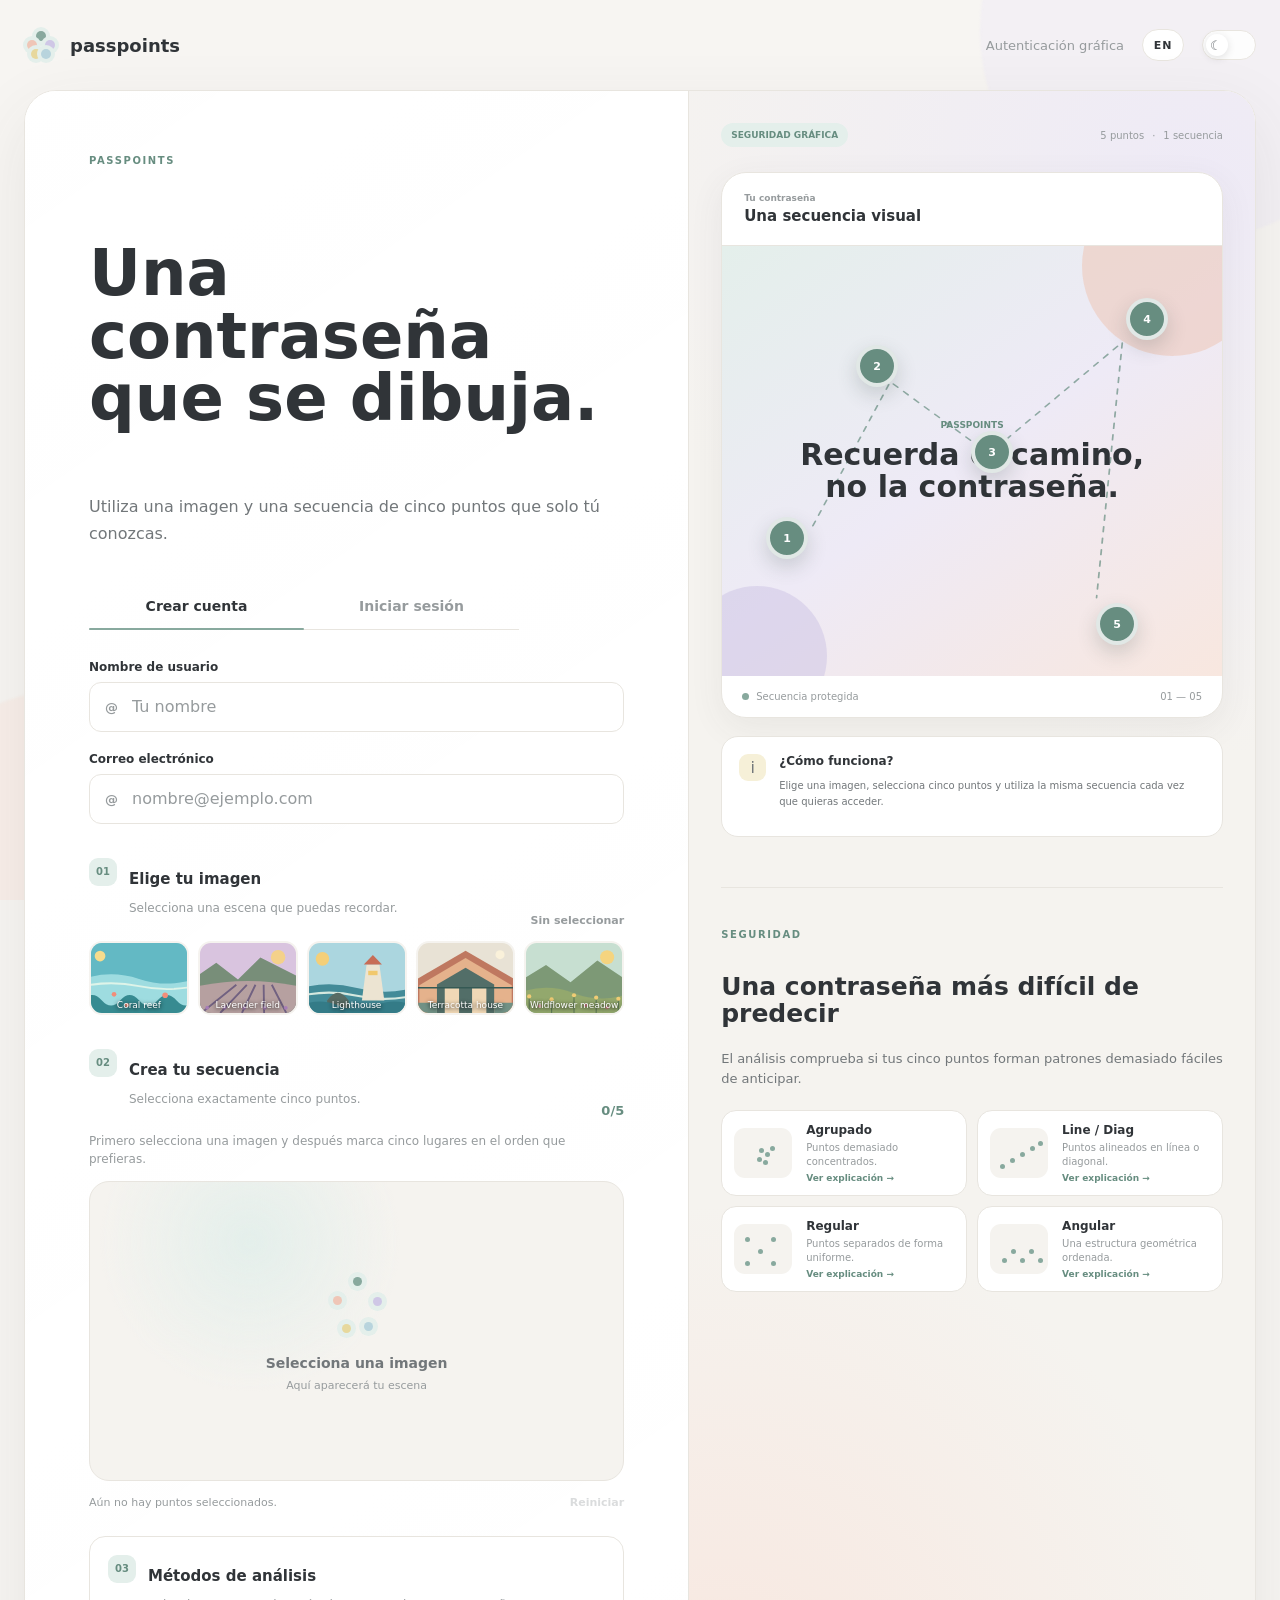
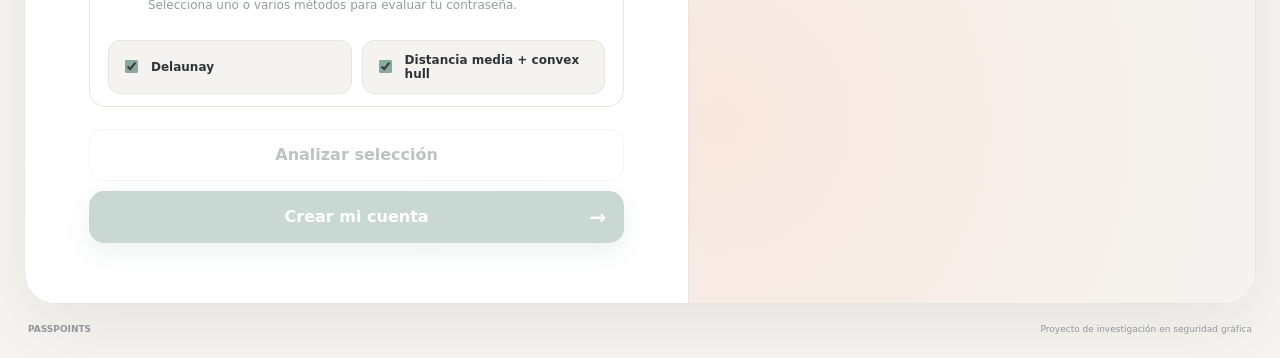
==== frontend/index.html @ 34e09dbd "fix: arregle el problema del refresh" ====
<!doctype html>
<html lang="en">
  <head>
    <meta charset="UTF-8" />
    <meta name="viewport" content="width=device-width, initial-scale=1.0" />
    <meta name="theme-color" content="#f7f5f2" />
    <meta
      name="description"
      content="Passpoints, secure graphical authentication."
    />
    <title>Passpoints | Secure graphical authentication</title>
    <link rel="stylesheet" href="css/style.css" />
    <link rel="stylesheet" href="css/auth.css" />
    <link rel="stylesheet" href="css/home.css" />
    <link rel="stylesheet" href="css/account.css" />
  </head>
  <body>
    <div class="page-background" aria-hidden="true">
      <span class="background-shape shape-one"></span>
      <span class="background-shape shape-two"></span>
      <span class="background-shape shape-three"></span>
    </div>

    <div class="app-shell">
      <header class="site-header">
        <a href="#auth-view" class="brand" aria-label="Passpoints, home">
          <span class="brand-symbol" aria-hidden="true"
            ><i></i><i></i><i></i><i></i><i></i
          ></span>
          <span class="brand-name">passpoints</span>
        </a>
        <div class="header-actions">
          <span class="header-description" data-i18n="headerSubtitle">
            Secure graphical authentication
          </span>
          <button
            id="language-toggle"
            class="language-toggle"
            type="button"
            aria-label="Switch language"
            title="Cambiar idioma"
          >
            ES
          </button>
          <input
            id="theme-switch"
            class="theme-switch"
            type="checkbox"
            aria-label="Use dark mode"
          />
          <label
            id="theme-toggle"
            class="theme-toggle"
            for="theme-switch"
            title="Change theme"
            aria-label="Switch to dark mode"
          >
            <span class="theme-icon" aria-hidden="true">☾</span>
          </label>
        </div>
      </header>

      <main id="app" aria-live="polite">
        <section
          id="auth-view"
          class="auth-view"
          aria-label="Authentication"
          data-view="auth"
        ></section>
        <section
          id="home-view"
          class="home-view"
          aria-label="Home"
          data-view="home"
          hidden
        ></section>
      </main>

      <footer class="site-footer">
        <span>PASSPOINTS</span>
        <span data-i18n="footerSubtitle">Project for secure graphical authentication</span>
      </footer>
    </div>

    <script src="js/api.js?v=9"></script>
    <script src="js/image-selector.js?v=9"></script>
    <script src="js/point-selector.js?v=9"></script>
    <script src="js/auth.js?v=9"></script>
    <script src="js/home.js?v=9"></script>
    <script src="js/account.js?v=9"></script>
    <script src="js/app.js?v=9"></script>
  </body>
</html>
---- frontend/css/style.css ----
* {
  box-sizing: border-box;
}
html {
  scroll-behavior: smooth;
}
body {
  min-height: 100vh;
  margin: 0;
  overflow-x: hidden;
  background: var(--bg);
  color: var(--text);
  font-family:
    Inter,
    ui-sans-serif,
    system-ui,
    -apple-system,
    BlinkMacSystemFont,
    "Segoe UI",
    sans-serif;
  transition:
    background-color 0.3s ease,
    color 0.3s ease;
}
button,
input {
  font: inherit;
}
button {
  border: 0;
}
button:focus-visible,
input:focus-visible,
a:focus-visible,
label:focus-visible {
  outline: 3px solid color-mix(in srgb, var(--primary) 45%, transparent);
  outline-offset: 3px;
}
:root {
  color-scheme: light;
  --bg: #f7f5f2;
  --surface: rgba(255, 255, 255, 0.82);
  --surface-solid: #fff;
  --surface-soft: #f5f3ef;
  --text: #303438;
  --text-soft: #72777a;
  --text-muted: #969b9d;
  --line: #e8e5df;
  --primary: #88a99e;
  --primary-dark: #678d80;
  --primary-soft: #e4efeb;
  --peach: #efc6b7;
  --peach-soft: #f8e7df;
  --lavender: #cfc7e6;
  --lavender-soft: #eeeaf6;
  --yellow: #e7d89d;
  --yellow-soft: #f6f0d8;
  --blue: #b8d4dd;
  --blue-soft: #e6f0f3;
  --danger: #c97878;
  --danger-soft: #f8e4e4;
  --shadow: 0 24px 70px rgba(71, 69, 64, 0.09);
  --shadow-soft: 0 10px 35px rgba(71, 69, 64, 0.07);
  --radius-xl: 32px;
  --radius-lg: 24px;
  --radius-md: 17px;
  --radius-sm: 12px;
}
:root[data-theme="dark"] {
  color-scheme: dark;
  --bg: #1b1d1f;
  --surface: rgba(39, 42, 44, 0.9);
  --surface-solid: #282b2d;
  --surface-soft: #232628;
  --text: #f1f0ec;
  --text-soft: #b6b9b8;
  --text-muted: #858b8a;
  --line: #3b3e40;
  --primary: #91b9ab;
  --primary-dark: #a9c9bf;
  --primary-soft: #30413c;
  --peach: #d9a895;
  --peach-soft: #46332e;
  --lavender: #bcb2d9;
  --lavender-soft: #39344a;
  --yellow: #d7c889;
  --yellow-soft: #423e2d;
  --blue: #9fc5d0;
  --blue-soft: #2d3b40;
  --danger: #dc9191;
  --danger-soft: #4a3030;
  --shadow: 0 25px 70px rgba(0, 0, 0, 0.3);
  --shadow-soft: 0 12px 35px rgba(0, 0, 0, 0.22);
}
.page-background {
  position: fixed;
  inset: 0;
  overflow: hidden;
  pointer-events: none;
  z-index: -1;
}
.background-shape {
  position: absolute;
  display: block;
  border-radius: 50%;
  opacity: 0.48;
  filter: blur(1px);
  animation: floatShape 14s ease-in-out infinite;
}
.shape-one {
  width: 420px;
  height: 420px;
  top: -180px;
  right: -120px;
  background: var(--lavender-soft);
}
.shape-two {
  width: 330px;
  height: 330px;
  bottom: -120px;
  left: -100px;
  background: var(--peach-soft);
  animation-delay: -5s;
}
.shape-three {
  width: 220px;
  height: 220px;
  top: 48%;
  right: 32%;
  background: var(--primary-soft);
  animation-delay: -9s;
}
@keyframes floatShape {
  0%,
  100% {
    transform: translate3d(0, 0, 0) scale(1);
  }
  50% {
    transform: translate3d(20px, -18px, 0) scale(1.04);
  }
}
.app-shell {
  width: min(1420px, calc(100% - 48px));
  margin: 0 auto;
  padding: 28px 0 24px;
}
.site-header {
  display: flex;
  align-items: center;
  justify-content: space-between;
  gap: 24px;
  margin-bottom: 28px;
}
.brand {
  display: inline-flex;
  align-items: center;
  gap: 12px;
  color: var(--text);
  text-decoration: none;
}
.brand-symbol {
  position: relative;
  width: 34px;
  height: 34px;
  display: block;
}
.brand-symbol i {
  position: absolute;
  width: 10px;
  height: 10px;
  border-radius: 50%;
  background: var(--primary);
  box-shadow: 0 0 0 4px var(--primary-soft);
}
.brand-symbol i:nth-child(1) {
  top: 3px;
  left: 12px;
}
.brand-symbol i:nth-child(2) {
  top: 12px;
  left: 3px;
  background: var(--peach);
}
.brand-symbol i:nth-child(3) {
  top: 12px;
  right: 3px;
  background: var(--lavender);
}
.brand-symbol i:nth-child(4) {
  bottom: 3px;
  left: 7px;
  background: var(--yellow);
}
.brand-symbol i:nth-child(5) {
  right: 7px;
  bottom: 3px;
  background: var(--blue);
}
.brand-name {
  font-size: 18px;
  font-weight: 800;
}
.header-actions {
  display: flex;
  align-items: center;
  gap: 18px;
}
.header-description {
  color: var(--text-muted);
  font-size: 13px;
}
.language-toggle {
  min-width: 42px;
  height: 32px;
  padding: 0 10px;
  border: 1px solid var(--line);
  border-radius: 999px;
  background: var(--surface-solid);
  color: var(--text);
  font-size: 11px;
  font-weight: 800;
  letter-spacing: 0.08em;
  cursor: pointer;
}
.theme-switch {
  position: absolute;
  width: 1px;
  height: 1px;
  opacity: 0;
}
.theme-toggle {
  position: relative;
  width: 54px;
  height: 30px;
  display: flex;
  align-items: center;
  justify-content: space-between;
  padding: 4px 7px;
  border: 1px solid var(--line);
  border-radius: 999px;
  background: var(--surface);
  color: var(--text-soft);
  cursor: pointer;
}
.theme-toggle::after {
  content: "";
  position: absolute;
  top: 3px;
  left: 3px;
  width: 22px;
  height: 22px;
  border-radius: 50%;
  background: var(--surface-solid);
  box-shadow: 0 2px 8px rgba(0, 0, 0, 0.12);
  transition: transform 0.3s ease;
}
:root[data-theme="dark"] .theme-toggle::after {
  transform: translateX(24px);
}
.theme-icon {
  position: relative;
  z-index: 1;
  font-size: 13px;
}
.site-footer {
  display: flex;
  justify-content: space-between;
  padding: 20px 4px 0;
  color: var(--text-muted);
  font-size: 9px;
}
.site-footer span:first-child {
  font-weight: 800;
}
[hidden] {
  display: none !important;
}
@media (max-width: 760px) {
  .app-shell {
    width: min(calc(100% - 24px), 700px);
    padding-top: 15px;
  }
  .site-header {
    margin-bottom: 15px;
  }
  .header-description {
    display: none;
  }
}
@media (max-width: 480px) {
  .app-shell {
    width: calc(100% - 16px);
  }
  .brand-name {
    font-size: 16px;
  }
  .site-footer {
    align-items: flex-start;
    flex-direction: column;
    gap: 6px;
  }
}
@media (prefers-reduced-motion: reduce) {
  *,
  *::before,
  *::after {
    scroll-behavior: auto !important;
    animation-duration: 0.01ms !important;
    animation-iteration-count: 1 !important;
    transition-duration: 0.01ms !important;
  }
}
---- frontend/css/auth.css ----
.auth-view {
  overflow: visible;
}
.auth-layout {
  display: grid;
  grid-template-columns: minmax(0, 1.08fr) minmax(400px, 0.92fr);
  overflow: hidden;
  border: 1px solid var(--line);
  border-radius: var(--radius-xl);
  background: var(--surface);
  box-shadow: var(--shadow);
  backdrop-filter: blur(20px);
}
.auth-panel {
  padding: 58px clamp(28px, 5vw, 76px) 60px;
  background: linear-gradient(145deg, var(--surface-solid), var(--surface));
  border-right: 1px solid var(--line);
}
.auth-heading {
  max-width: 610px;
}
.welcome-label,
.small-label {
  display: inline-block;
  margin-bottom: 12px;
  color: var(--primary-dark);
  font-size: 10px;
  font-weight: 800;
  letter-spacing: 0.16em;
}
.auth-heading h1 {
  max-width: 570px;
  color: var(--text);
  font-size: clamp(42px, 5vw, 68px);
  font-weight: 700;
  line-height: 0.98;
}
.auth-heading p {
  max-width: 520px;
  margin-top: 20px;
  color: var(--text-soft);
  font-size: 16px;
  line-height: 1.65;
}
.auth-tabs {
  position: relative;
  display: grid;
  grid-template-columns: 1fr 1fr;
  max-width: 430px;
  margin: 38px 0 30px;
  border-bottom: 1px solid var(--line);
}
.auth-tab {
  padding: 13px 10px 15px;
  background: transparent;
  color: var(--text-muted);
  font-size: 14px;
  font-weight: 700;
  cursor: pointer;
}
.auth-tab.is-active {
  color: var(--text);
}
.tab-indicator {
  position: absolute;
  bottom: -1px;
  left: 0;
  width: 50%;
  height: 2px;
  border-radius: 999px;
  background: var(--primary);
  transition: transform 0.3s ease;
}
.auth-tab:nth-child(2).is-active ~ .tab-indicator {
  transform: translateX(100%);
}
.auth-form {
  max-width: 600px;
}
.form-group {
  margin-bottom: 20px;
}
.form-label {
  display: block;
  margin-bottom: 8px;
  color: var(--text);
  font-size: 12px;
  font-weight: 700;
}
.input-wrapper {
  position: relative;
}
.input-icon {
  position: absolute;
  top: 50%;
  left: 16px;
  transform: translateY(-50%);
  color: var(--text-muted);
  font-size: 13px;
  font-weight: 700;
  pointer-events: none;
}
.input-wrapper input {
  width: 100%;
  height: 50px;
  padding: 0 17px 0 42px;
  border: 1px solid var(--line);
  border-radius: var(--radius-sm);
  background: var(--surface-solid);
  color: var(--text);
}
.input-wrapper input::placeholder {
  color: var(--text-muted);
}
.input-wrapper input:focus {
  border-color: var(--primary);
  box-shadow: 0 0 0 4px var(--primary-soft);
}
.selection-section {
  margin-top: 34px;
}
.section-header {
  display: flex;
  align-items: flex-end;
  justify-content: space-between;
  gap: 20px;
  margin-bottom: 14px;
}
.section-header > div:first-child {
  display: flex;
  align-items: flex-start;
  gap: 12px;
}
.section-number {
  display: grid;
  place-items: center;
  width: 28px;
  height: 28px;
  flex: 0 0 28px;
  border-radius: 9px;
  background: var(--primary-soft);
  color: var(--primary-dark);
  font-size: 10px;
  font-weight: 800;
}
.section-header h2 {
  color: var(--text);
  font-size: 15px;
  font-weight: 750;
}
.section-header p,
.selection-hint {
  margin-top: 4px;
  color: var(--text-muted);
  font-size: 12px;
}
.section-status,
.point-counter {
  color: var(--text-muted);
  font-size: 11px;
  font-weight: 700;
}
.point-counter strong {
  color: var(--primary-dark);
  font-size: 13px;
}
.selection-hint {
  margin: 0 0 13px;
  line-height: 1.5;
}
.image-options {
  display: grid;
  grid-template-columns: repeat(5, minmax(0, 1fr));
  gap: 9px;
}
.image-options[data-mode="login"] {
  grid-template-columns: repeat(3, minmax(0, 1fr));
}
.image-options .image-option {
  position: relative;
  min-width: 0;
  aspect-ratio: 1.35;
  overflow: hidden;
  padding: 0;
  border: 2px solid transparent;
  border-radius: 13px;
  background: var(--surface-soft);
  cursor: pointer;
}
.image-option.is-selected {
  border-color: var(--primary);
  box-shadow: 0 0 0 3px var(--primary-soft);
}
.image-options img {
  display: block;
  width: 100%;
  height: 100%;
  object-fit: cover;
}
.image-options .image-option span {
  position: absolute;
  right: 3px;
  bottom: 3px;
  left: 3px;
  color: #fff;
  font-size: 9px;
  text-shadow: 0 1px 4px #000;
}
.image-stage {
  position: relative;
  width: 100%;
  min-height: 300px;
  overflow: hidden;
  border: 1px solid var(--line);
  border-radius: 20px;
  background: var(--surface-soft);
}
.image-stage.is-empty {
  display: flex;
  align-items: center;
  justify-content: center;
  background:
    radial-gradient(circle at 30% 20%, var(--primary-soft), transparent 34%),
    var(--surface-soft);
}
.stage-empty {
  display: flex;
  align-items: center;
  justify-content: center;
  flex-direction: column;
  gap: 8px;
  color: var(--text-muted);
  text-align: center;
}
.stage-empty strong {
  color: var(--text-soft);
  font-size: 14px;
}
.stage-empty > span:last-child {
  font-size: 11px;
}
.empty-illustration {
  position: relative;
  width: 70px;
  height: 70px;
  margin-bottom: 8px;
}
.empty-illustration i {
  position: absolute;
  width: 9px;
  height: 9px;
  border-radius: 50%;
  background: var(--primary);
  box-shadow: 0 0 0 5px var(--primary-soft);
}
.empty-illustration i:nth-child(1) {
  top: 8px;
  left: 31px;
}
.empty-illustration i:nth-child(2) {
  top: 27px;
  left: 11px;
  background: var(--peach);
}
.empty-illustration i:nth-child(3) {
  top: 28px;
  right: 10px;
  background: var(--lavender);
}
.empty-illustration i:nth-child(4) {
  bottom: 6px;
  left: 20px;
  background: var(--yellow);
}
.empty-illustration i:nth-child(5) {
  right: 19px;
  bottom: 8px;
  background: var(--blue);
}
.image-frame {
  position: relative;
  width: 100%;
  min-height: 300px;
}
.image-frame img {
  display: block;
  width: 100%;
  height: 100%;
  object-fit: cover;
  user-select: none;
}
.points-layer {
  position: absolute;
  inset: 0;
  pointer-events: none;
}
.point-marker {
  position: absolute;
  display: grid;
  place-items: center;
  width: 26px;
  height: 26px;
  transform: translate(-50%, -50%);
  border: 3px solid #fff;
  border-radius: 50%;
  background: var(--primary);
  color: #fff;
  font-size: 10px;
  font-weight: 800;
  box-shadow: 0 5px 14px rgba(0, 0, 0, 0.22);
}
.point-actions {
  display: flex;
  align-items: center;
  justify-content: space-between;
  gap: 16px;
  margin-top: 10px;
}
.point-feedback {
  color: var(--text-muted);
  font-size: 11px;
}
.reset-button {
  padding: 5px 0;
  background: transparent;
  color: var(--text-muted);
  font-size: 11px;
  font-weight: 700;
  cursor: pointer;
}
.reset-button:disabled {
  opacity: 0.35;
  cursor: not-allowed;
}
.feedback {
  margin-top: 14px;
  padding: 12px 14px;
  border-radius: 12px;
  font-size: 12px;
  line-height: 1.5;
}
.feedback-analysis,
.feedback.is-success {
  background: var(--primary-soft);
  color: var(--primary-dark);
}
.feedback.is-warning,
.feedback-error {
  background: var(--danger-soft);
  color: var(--danger);
}
.feedback.is-pending {
  background: var(--blue-soft);
  color: var(--text-soft);
}
.analysis-method-selector {
  margin-top: 22px;
  padding: 18px 18px 12px;
  border: 1px solid var(--line);
  border-radius: 16px;
  background: var(--surface-solid);
}
.method-header {
  margin-bottom: 0;
}
.method-header h2 {
  font-size: 15px;
}
.method-header p {
  margin-top: 6px;
}
.method-options {
  display: grid;
  grid-template-columns: repeat(2, minmax(0, 1fr));
  gap: 10px;
  margin-top: 16px;
}
.method-option {
  display: flex;
  align-items: center;
  gap: 10px;
  min-height: 46px;
  padding: 12px 12px;
  border: 1px solid var(--line);
  border-radius: 12px;
  background: var(--surface-soft);
  color: var(--text);
  font-size: 12px;
  font-weight: 700;
  cursor: pointer;
}
.method-option input {
  accent-color: var(--primary);
}
.analyze-button,
.submit-button {
  position: relative;
  width: 100%;
  min-height: 52px;
  display: flex;
  align-items: center;
  justify-content: center;
  border-radius: 15px;
  font-weight: 750;
  cursor: pointer;
}
.analyze-button {
  margin-top: 22px;
  border: 1px solid var(--line);
  background: var(--surface-solid);
  color: var(--text-soft);
}
.submit-button {
  margin-top: 10px;
  background: var(--primary);
  color: #fff;
  box-shadow: 0 10px 25px rgba(111, 148, 136, 0.25);
}
.analyze-button:disabled,
.submit-button:disabled {
  opacity: 0.45;
  cursor: not-allowed;
}
.submit-arrow {
  position: absolute;
  right: 18px;
  font-size: 20px;
}
.spinner {
  width: 16px;
  height: 16px;
  margin-left: 8px;
  border: 2px solid rgba(255, 255, 255, 0.35);
  border-top-color: currentColor;
  border-radius: 50%;
  animation: spin 0.7s linear infinite;
}
@keyframes spin {
  to {
    transform: rotate(360deg);
  }
}
.education {
  margin-top: 50px;
  padding-top: 35px;
  border-top: 1px solid var(--line);
}
.education-heading {
  max-width: 650px;
}
.education-heading h2 {
  color: var(--text);
  font-size: 25px;
  line-height: 1.1;
}
.education-heading p {
  margin-top: 9px;
  color: var(--text-soft);
  font-size: 13px;
  line-height: 1.6;
}
.pattern-grid {
  display: grid;
  grid-template-columns: repeat(2, minmax(0, 1fr));
  gap: 10px;
  margin-top: 20px;
}
.pattern-card {
  width: 100%;
  min-height: 78px;
  display: flex;
  align-items: center;
  gap: 14px;
  padding: 12px;
  border: 1px solid var(--line);
  border-radius: 15px;
  background: var(--surface-solid);
  color: var(--text);
  text-align: left;
  cursor: pointer;
}
.pattern-card-content {
  display: flex;
  flex-direction: column;
  gap: 4px;
  min-width: 0;
}
.pattern-card-content strong {
  color: var(--text);
  font-size: 12px;
}
.pattern-card-content > span {
  color: var(--text-muted);
  font-size: 10px;
  line-height: 1.4;
}
.pattern-card-content small {
  color: var(--primary-dark);
  font-size: 9px;
  font-weight: 700;
}
.pattern-visual {
  position: relative;
  width: 58px;
  height: 50px;
  flex: 0 0 58px;
  border-radius: 11px;
  background: var(--surface-soft);
}
.pattern-visual i {
  position: absolute;
  width: 5px;
  height: 5px;
  border-radius: 50%;
  background: var(--primary);
}
.pattern-cluster i:nth-child(1) {
  left: 25px;
  top: 20px;
}
.pattern-cluster i:nth-child(2) {
  left: 31px;
  top: 24px;
}
.pattern-cluster i:nth-child(3) {
  left: 23px;
  top: 29px;
}
.pattern-cluster i:nth-child(4) {
  left: 36px;
  top: 18px;
}
.pattern-cluster i:nth-child(5) {
  left: 29px;
  top: 32px;
}
.pattern-line i:nth-child(1) {
  left: 10px;
  top: 36px;
}
.pattern-line i:nth-child(2) {
  left: 20px;
  top: 30px;
}
.pattern-line i:nth-child(3) {
  left: 30px;
  top: 24px;
}
.pattern-line i:nth-child(4) {
  left: 40px;
  top: 18px;
}
.pattern-line i:nth-child(5) {
  left: 48px;
  top: 13px;
}
.pattern-regular i:nth-child(1) {
  left: 11px;
  top: 13px;
}
.pattern-regular i:nth-child(2) {
  left: 37px;
  top: 13px;
}
.pattern-regular i:nth-child(3) {
  left: 24px;
  top: 25px;
}
.pattern-regular i:nth-child(4) {
  left: 11px;
  top: 37px;
}
.pattern-regular i:nth-child(5) {
  left: 37px;
  top: 37px;
}
.pattern-angular i:nth-child(1) {
  left: 12px;
  top: 34px;
}
.pattern-angular i:nth-child(2) {
  left: 21px;
  top: 25px;
}
.pattern-angular i:nth-child(3) {
  left: 30px;
  top: 34px;
}
.pattern-angular i:nth-child(4) {
  left: 39px;
  top: 25px;
}
.pattern-angular i:nth-child(5) {
  left: 48px;
  top: 34px;
}
.visual-panel {
  display: flex;
  flex-direction: column;
  padding: 32px;
  background:
    radial-gradient(circle at 90% 5%, var(--lavender-soft), transparent 32%),
    radial-gradient(circle at 5% 90%, var(--peach-soft), transparent 30%),
    var(--surface-soft);
}
.visual-top,
.visual-card-header,
.visual-card-footer {
  display: flex;
  align-items: center;
  justify-content: space-between;
  gap: 15px;
}
.visual-badge {
  padding: 7px 10px;
  border-radius: 999px;
  background: var(--primary-soft);
  color: var(--primary-dark);
  font-size: 9px;
  font-weight: 800;
}
.visual-theme-text {
  display: flex;
  gap: 8px;
  color: var(--text-muted);
  font-size: 10px;
}
.visual-theme-text span + span::before {
  content: "·";
  margin-right: 8px;
}
.visual-card {
  margin-top: 25px;
  overflow: hidden;
  border: 1px solid var(--line);
  border-radius: 25px;
  background: var(--surface-solid);
  box-shadow: var(--shadow-soft);
}
.visual-card-header {
  padding: 20px 22px;
  border-bottom: 1px solid var(--line);
}
.visual-card-header > div {
  display: flex;
  flex-direction: column;
  gap: 4px;
}
.visual-card-header span:first-child {
  color: var(--text-muted);
  font-size: 9px;
  font-weight: 800;
}
.visual-card-header strong {
  color: var(--text);
  font-size: 15px;
}
.visual-canvas {
  position: relative;
  min-height: 430px;
  overflow: hidden;
  background: linear-gradient(
    145deg,
    var(--primary-soft),
    var(--lavender-soft) 50%,
    var(--peach-soft)
  );
}
.canvas-decoration {
  position: absolute;
  border-radius: 50%;
  opacity: 0.55;
}
.decoration-one {
  width: 180px;
  height: 180px;
  top: -70px;
  right: -40px;
  background: var(--peach);
}
.decoration-two {
  width: 140px;
  height: 140px;
  bottom: -50px;
  left: -35px;
  background: var(--lavender);
}
.connection-line {
  position: absolute;
  inset: 35px;
  width: calc(100% - 70px);
  height: calc(100% - 70px);
  overflow: visible;
}
.connection-line path {
  fill: none;
  stroke: var(--primary-dark);
  stroke-width: 2;
  stroke-linecap: round;
  stroke-dasharray: 7 9;
  opacity: 0.7;
}
.visual-point {
  position: absolute;
  z-index: 2;
  width: 42px;
  height: 42px;
  display: grid;
  place-items: center;
  transform: translate(-50%, -50%);
  border: 4px solid rgba(255, 255, 255, 0.8);
  border-radius: 50%;
  background: var(--primary-dark);
  color: #fff;
  box-shadow: 0 8px 20px rgba(55, 74, 68, 0.2);
  cursor: grab;
  touch-action: none;
  user-select: none;
  animation: visualFloat 4s ease-in-out infinite;
}
@keyframes visualFloat {
  0%,
  100% {
    translate: 0 0;
  }
  50% {
    translate: 0 -5px;
  }
}
.visual-point span {
  font-size: 11px;
  font-weight: 800;
}
.point-1 {
  left: 13%;
  top: 68%;
}
.point-2 {
  left: 31%;
  top: 28%;
  animation-delay: -0.8s;
}
.point-3 {
  left: 54%;
  top: 48%;
  animation-delay: -1.5s;
}
.point-4 {
  left: 85%;
  top: 17%;
  animation-delay: -2.1s;
}
.point-5 {
  left: 79%;
  top: 88%;
  animation-delay: -2.8s;
}
.visual-point.is-dragging {
  animation: none;
  cursor: grabbing;
  transform: translate(-50%, -50%) scale(1.12);
}
.canvas-message {
  position: absolute;
  top: 50%;
  left: 50%;
  width: 72%;
  transform: translate(-50%, -50%);
  text-align: center;
  pointer-events: none;
}
.canvas-message span {
  display: block;
  margin-bottom: 9px;
  color: var(--primary-dark);
  font-size: 9px;
  font-weight: 800;
}
.canvas-message strong {
  color: var(--text);
  font-size: 30px;
  line-height: 1.05;
}
.visual-card-footer {
  padding: 15px 20px;
  color: var(--text-muted);
  font-size: 10px;
}
.visual-card-footer > div {
  display: flex;
  align-items: center;
  gap: 7px;
}
.footer-dot,
.status-dot {
  width: 7px;
  height: 7px;
  border-radius: 50%;
  background: var(--primary);
}
.visual-information {
  display: flex;
  gap: 13px;
  margin-top: 18px;
  padding: 17px;
  border: 1px solid var(--line);
  border-radius: 17px;
  background: var(--surface-solid);
}
.information-icon {
  width: 27px;
  height: 27px;
  display: grid;
  place-items: center;
  flex: 0 0 27px;
  border-radius: 9px;
  background: var(--yellow-soft);
  color: var(--text-soft);
}
.visual-information strong {
  display: block;
  margin-bottom: 4px;
  color: var(--text);
  font-size: 12px;
}
.visual-information p {
  color: var(--text-soft);
  font-size: 10px;
  line-height: 1.55;
}
.feature-row {
  display: grid;
  grid-template-columns: repeat(3, 1fr);
  gap: 8px;
  margin-top: auto;
  padding-top: 18px;
}
.feature-item {
  display: flex;
  flex-direction: column;
  padding: 10px 11px;
  border-radius: 13px;
  background: var(--surface-solid);
}
.feature-item > span {
  color: var(--primary-dark);
  font-size: 8px;
  font-weight: 800;
}
.feature-item strong {
  margin-top: 5px;
  color: var(--text);
  font-size: 10px;
}
.feature-item small {
  margin-top: 2px;
  color: var(--text-muted);
  font-size: 8px;
}
.pattern-modal {
  position: fixed;
  inset: 0;
  z-index: 1000;
  display: flex;
  align-items: center;
  justify-content: center;
  padding: 20px;
  opacity: 0;
  visibility: hidden;
  pointer-events: none;
  transition:
    opacity 0.25s ease,
    visibility 0.25s ease;
}
.pattern-modal.is-open {
  opacity: 1;
  visibility: visible;
  pointer-events: auto;
}
.pattern-modal-backdrop {
  position: absolute;
  inset: 0;
  background: rgba(25, 28, 28, 0.4);
  backdrop-filter: blur(8px);
}
.pattern-modal-card {
  position: relative;
  z-index: 1;
  width: min(420px, 100%);
  padding: 30px;
  border: 1px solid var(--line);
  border-radius: 24px;
  background: var(--surface-solid);
  box-shadow: var(--shadow);
}
.pattern-modal-close {
  position: absolute;
  top: 14px;
  right: 14px;
  width: 30px;
  height: 30px;
  border-radius: 50%;
  background: var(--surface-soft);
  color: var(--text-muted);
  font-size: 20px;
  cursor: pointer;
}
.modal-pattern-visual {
  position: relative;
  height: 150px;
  margin-bottom: 24px;
  border-radius: 18px;
  background: var(--primary-soft);
}
.modal-pattern-point {
  position: absolute;
  z-index: 2;
  width: 14px;
  height: 14px;
  border: 3px solid var(--surface-solid);
  border-radius: 50%;
  background: var(--primary-dark);
}
.pattern-modal-card h2 {
  color: var(--text);
  font-size: 25px;
}
.pattern-modal-card > p {
  margin-top: 12px;
  color: var(--text-soft);
  font-size: 13px;
  line-height: 1.65;
}
.pattern-modal-tip {
  display: flex;
  flex-direction: column;
  gap: 5px;
  margin-top: 20px;
  padding: 13px 15px;
  border-radius: 13px;
  background: var(--primary-soft);
}
.pattern-modal-tip span {
  color: var(--primary-dark);
  font-size: 9px;
  font-weight: 800;
}
.pattern-modal-tip strong {
  color: var(--text);
  font-size: 11px;
  line-height: 1.5;
}
@media (max-width: 1120px) {
  .auth-layout {
    grid-template-columns: 1fr;
  }
  .auth-panel {
    border-right: 0;
    border-bottom: 1px solid var(--line);
  }
  .visual-panel {
    min-height: 650px;
  }
  .feature-row {
    margin-top: 20px;
  }
}
@media (max-width: 760px) {
  .auth-panel {
    padding: 35px 22px 45px;
  }
  .auth-heading h1 {
    font-size: 42px;
  }
  .auth-heading p {
    font-size: 14px;
  }
  .auth-tabs {
    margin-top: 28px;
  }
  .image-options {
    grid-template-columns: repeat(3, minmax(0, 1fr));
  }
  .image-stage,
  .image-frame {
    min-height: 260px;
  }
  .pattern-grid {
    grid-template-columns: 1fr;
  }
  .visual-panel {
    padding: 22px;
    min-height: auto;
  }
  .visual-canvas {
    min-height: 360px;
  }
}
@media (max-width: 480px) {
  .auth-panel {
    padding: 28px 17px 38px;
  }
  .auth-heading h1 {
    font-size: 37px;
  }
  .section-header {
    align-items: flex-start;
  }
  .section-status {
    display: none;
  }
  .image-options {
    grid-template-columns: repeat(2, minmax(0, 1fr));
  }
  .point-actions {
    align-items: flex-start;
    flex-direction: column;
  }
  .visual-panel {
    padding: 17px;
  }
  .visual-top {
    align-items: flex-start;
    flex-direction: column;
  }
  .visual-canvas {
    min-height: 300px;
  }
  .feature-row {
    grid-template-columns: 1fr;
  }
  .pattern-modal-card {
    padding: 24px;
  }
}
---- frontend/css/home.css ----
.home-view {
  min-height: 70vh;
}
.home-topbar {
  display: flex;
  align-items: flex-end;
  justify-content: space-between;
  gap: 28px;
  margin: 22px 0 30px;
}
.home-topbar h1 {
  max-width: 760px;
  color: var(--text);
  font-size: clamp(36px, 4vw, 54px);
  line-height: 1.02;
}
.home-topbar p {
  margin-top: 12px;
  color: var(--text-soft);
  font-size: 15px;
}
.home-layout {
  display: grid;
  grid-template-columns: minmax(0, 1fr) 300px;
  align-items: start;
  gap: 24px;
}
.home-feed {
  min-width: 0;
}
.credential-panel {
  display: grid;
  grid-template-columns: minmax(240px, 0.78fr) minmax(280px, 1.22fr);
  overflow: hidden;
  border: 1px solid var(--line);
  border-radius: var(--radius-lg);
  background: var(--surface);
  box-shadow: var(--shadow-soft);
}
.credential-copy {
  padding: 28px;
}
.credential-copy h2 {
  margin: 2px 0 8px;
  color: var(--text);
  font-size: 24px;
}
.credential-copy > p {
  color: var(--text-soft);
  font-size: 13px;
  line-height: 1.55;
}
.credential-state {
  display: flex;
  align-items: center;
  gap: 9px;
  margin-top: 20px;
  color: var(--primary-dark);
  font-size: 12px;
}
.credential-state .status-dot {
  width: 9px;
  height: 9px;
}
.credential-sequence {
  margin-top: 27px;
}
.sequence-preview {
  display: flex;
  gap: 8px;
  margin-top: 9px;
}
.sequence-point {
  width: 34px;
  height: 34px;
  display: grid;
  place-items: center;
  border-radius: 10px;
  background: var(--primary-soft);
  color: var(--primary-dark);
  font-size: 11px;
  font-weight: 800;
}
.text-action {
  margin-top: 24px;
  padding: 0;
  background: transparent;
  color: var(--primary-dark);
  font-size: 12px;
  font-weight: 750;
  cursor: pointer;
}
.text-action span {
  margin-left: 5px;
}
.credential-image {
  position: relative;
  min-height: 320px;
  overflow: hidden;
  background: var(--surface-soft);
}
.credential-image img {
  display: block;
  width: 100%;
  height: 100%;
  min-height: 320px;
  object-fit: cover;
}
.home-image-points {
  position: absolute;
  inset: 0;
}
.home-point-marker {
  position: absolute;
  display: grid;
  place-items: center;
  width: 26px;
  height: 26px;
  transform: translate(-50%, -50%);
  border: 3px solid #fff;
  border-radius: 50%;
  background: var(--primary-dark);
  color: #fff;
  font-size: 10px;
  font-weight: 800;
  box-shadow: 0 4px 12px rgba(0, 0, 0, 0.2);
}
.education-feed,
.resource-section {
  margin-top: 36px;
}
.feed-heading {
  display: flex;
  align-items: flex-end;
  justify-content: space-between;
  margin-bottom: 15px;
}
.feed-heading h2 {
  color: var(--text);
  font-size: 23px;
}
.education-article {
  padding: 22px;
  border: 1px solid var(--line);
  border-radius: 16px;
  background: var(--surface);
}
.article-primary {
  background: linear-gradient(
    120deg,
    var(--primary-soft),
    var(--surface-solid) 80%
  );
}
.article-pair {
  display: grid;
  grid-template-columns: repeat(2, minmax(0, 1fr));
  gap: 14px;
  margin-top: 14px;
}
.article-peach {
  background: linear-gradient(135deg, var(--peach-soft), var(--surface-solid));
}
.article-blue {
  background: linear-gradient(135deg, var(--blue-soft), var(--surface-solid));
}
.article-index {
  color: var(--primary-dark);
  font-size: 9px;
  font-weight: 800;
}
.education-article h3 {
  margin-top: 10px;
  color: var(--text);
  font-size: 18px;
}
.education-article p {
  margin-top: 8px;
  color: var(--text-soft);
  font-size: 12px;
  line-height: 1.65;
}
.resource-list {
  border-top: 1px solid var(--line);
}
.resource-list a {
  display: grid;
  grid-template-columns: 38px minmax(0, 1fr) 20px;
  align-items: center;
  gap: 12px;
  padding: 15px 5px;
  border-bottom: 1px solid var(--line);
  color: var(--text);
  text-decoration: none;
}
.resource-list a:hover strong {
  color: var(--primary-dark);
}
.resource-number {
  color: var(--primary-dark);
  font-size: 10px;
  font-weight: 800;
}
.resource-list a > span:nth-child(2) {
  display: flex;
  flex-direction: column;
  gap: 4px;
}
.resource-list strong {
  font-size: 13px;
}
.resource-list small {
  color: var(--text-muted);
  font-size: 11px;
}
.resource-note {
  margin-top: 12px;
  color: var(--text-muted);
  font-size: 10px;
}
.home-sidebar {
  display: grid;
  gap: 14px;
}
.sidebar-section {
  padding: 20px;
  border: 1px solid var(--line);
  border-radius: 16px;
  background: var(--surface);
}
.sidebar-section .small-label {
  margin-bottom: 15px;
}
.sidebar-status {
  display: flex;
  align-items: center;
  gap: 10px;
}
.status-mark {
  width: 30px;
  height: 30px;
  display: grid;
  place-items: center;
  border-radius: 50%;
  background: var(--primary-soft);
  color: var(--primary-dark);
  font-weight: 800;
}
.sidebar-status > div {
  display: flex;
  flex-direction: column;
  gap: 3px;
}
.sidebar-status strong,
.sidebar-section > strong {
  color: var(--text);
  font-size: 12px;
}
.sidebar-status small {
  color: var(--text-muted);
  font-size: 10px;
}
.sidebar-divider {
  height: 1px;
  margin: 17px 0;
  background: var(--line);
}
.sidebar-section p {
  margin-top: 7px;
  color: var(--text-soft);
  font-size: 11px;
  line-height: 1.55;
}
.did-you-know {
  background: linear-gradient(145deg, var(--yellow-soft), var(--surface));
}
.did-you-know > p {
  color: var(--text);
  font-size: 14px;
  font-weight: 650;
}
.fact-mark {
  display: flex;
  align-items: baseline;
  gap: 8px;
  margin-top: 17px;
  color: var(--primary-dark);
  font-size: 30px;
  font-weight: 800;
}
.fact-mark span {
  color: var(--text-muted);
  font-size: 10px;
  font-weight: 500;
}
.project-info h3 {
  color: var(--text);
  font-size: 16px;
}
@media (max-width: 1000px) {
  .home-layout {
    grid-template-columns: minmax(0, 1fr) 260px;
  }
  .credential-panel {
    grid-template-columns: 1fr;
  }
  .credential-image,
  .credential-image img {
    min-height: 280px;
  }
}
@media (max-width: 760px) {
  .home-topbar {
    align-items: flex-start;
    flex-direction: column;
    margin-top: 25px;
  }
  .home-layout {
    grid-template-columns: 1fr;
  }
  .home-sidebar {
    grid-template-columns: repeat(2, minmax(0, 1fr));
  }
  .project-info {
    grid-column: 1/-1;
  }
}
@media (max-width: 520px) {
  .home-topbar h1 {
    font-size: 36px;
  }
  .credential-copy {
    padding: 22px;
  }
  .article-pair,
  .home-sidebar {
    grid-template-columns: 1fr;
  }
  .project-info {
    grid-column: auto;
  }
  .education-article {
    padding: 18px;
  }
}
---- frontend/css/account.css ----
.account-control {
  position: relative;
  z-index: 20;
}
.account-trigger {
  display: flex;
  align-items: center;
  gap: 10px;
  padding: 7px 10px 7px 7px;
  border: 1px solid var(--line);
  border-radius: 15px;
  background: var(--surface);
  color: var(--text);
  text-align: left;
  cursor: pointer;
  box-shadow: var(--shadow-soft);
}
.account-avatar {
  width: 38px;
  height: 38px;
  display: grid;
  place-items: center;
  flex: 0 0 38px;
  border-radius: 50%;
  background: var(--primary-soft);
  color: var(--primary-dark);
  font-size: 15px;
  font-weight: 800;
}
.account-trigger-copy {
  display: flex;
  flex-direction: column;
  gap: 3px;
}
.account-trigger-copy strong {
  max-width: 160px;
  overflow: hidden;
  color: var(--text);
  font-size: 12px;
  text-overflow: ellipsis;
  white-space: nowrap;
}
.account-trigger-copy small {
  color: var(--text-muted);
  font-size: 10px;
}
.account-panel {
  position: absolute;
  top: calc(100% + 10px);
  right: 0;
  width: min(300px, calc(100vw - 32px));
  padding: 14px;
  border: 1px solid var(--line);
  border-radius: 16px;
  background: var(--surface-solid);
  box-shadow: var(--shadow);
}
.account-identity {
  display: flex;
  align-items: center;
  gap: 10px;
  padding: 5px 5px 14px;
  border-bottom: 1px solid var(--line);
}
.account-identity > span:last-child {
  display: flex;
  min-width: 0;
  flex-direction: column;
  gap: 4px;
}
.account-identity strong {
  overflow: hidden;
  color: var(--text);
  font-size: 12px;
  text-overflow: ellipsis;
}
.account-identity small {
  overflow: hidden;
  color: var(--text-muted);
  font-size: 10px;
  text-overflow: ellipsis;
}
.account-actions {
  display: grid;
  gap: 3px;
  padding: 9px 0;
}
.account-actions button,
.account-logout {
  width: 100%;
  display: flex;
  align-items: center;
  justify-content: space-between;
  padding: 10px;
  border-radius: 9px;
  background: transparent;
  color: var(--text-soft);
  font-size: 12px;
  text-align: left;
  cursor: pointer;
}
.account-actions button:hover {
  background: var(--surface-soft);
  color: var(--text);
}
.account-actions button span {
  color: var(--text-muted);
  font-size: 10px;
}
.account-logout {
  justify-content: flex-start;
  border-top: 1px solid var(--line);
  border-radius: 0 0 8px 8px;
  color: var(--danger);
}
.account-dialog {
  position: fixed;
  inset: 0;
  z-index: 100;
  display: grid;
  place-items: center;
  padding: 20px;
}
.account-dialog-backdrop {
  position: absolute;
  inset: 0;
  background: rgba(25, 28, 28, 0.38);
  backdrop-filter: blur(5px);
}
.account-dialog-card {
  position: relative;
  width: min(460px, 100%);
  padding: 28px;
  border: 1px solid var(--line);
  border-radius: 20px;
  background: var(--surface-solid);
  box-shadow: var(--shadow);
}
.account-dialog-card h2 {
  margin: 0 0 14px;
  color: var(--text);
  font-size: 24px;
}
.account-dialog-card p {
  margin-top: 10px;
  color: var(--text-soft);
  font-size: 13px;
  line-height: 1.65;
}
.account-dialog-close {
  position: absolute;
  top: 14px;
  right: 14px;
  width: 32px;
  height: 32px;
  border-radius: 50%;
  background: var(--surface-soft);
  color: var(--text-soft);
  font-size: 20px;
  cursor: pointer;
}
.profile-details {
  margin: 0;
}
.profile-details div {
  display: grid;
  grid-template-columns: 130px minmax(0, 1fr);
  gap: 12px;
  padding: 12px 0;
  border-top: 1px solid var(--line);
}
.profile-details dt {
  color: var(--text-muted);
  font-size: 12px;
}
.profile-details dd {
  margin: 0;
  overflow-wrap: anywhere;
  color: var(--text);
  font-size: 12px;
}
@media (max-width: 760px) {
  .account-trigger-copy {
    display: none;
  }
  .account-trigger {
    padding: 6px;
  }
  .account-avatar {
    width: 36px;
    height: 36px;
    flex-basis: 36px;
  }
}
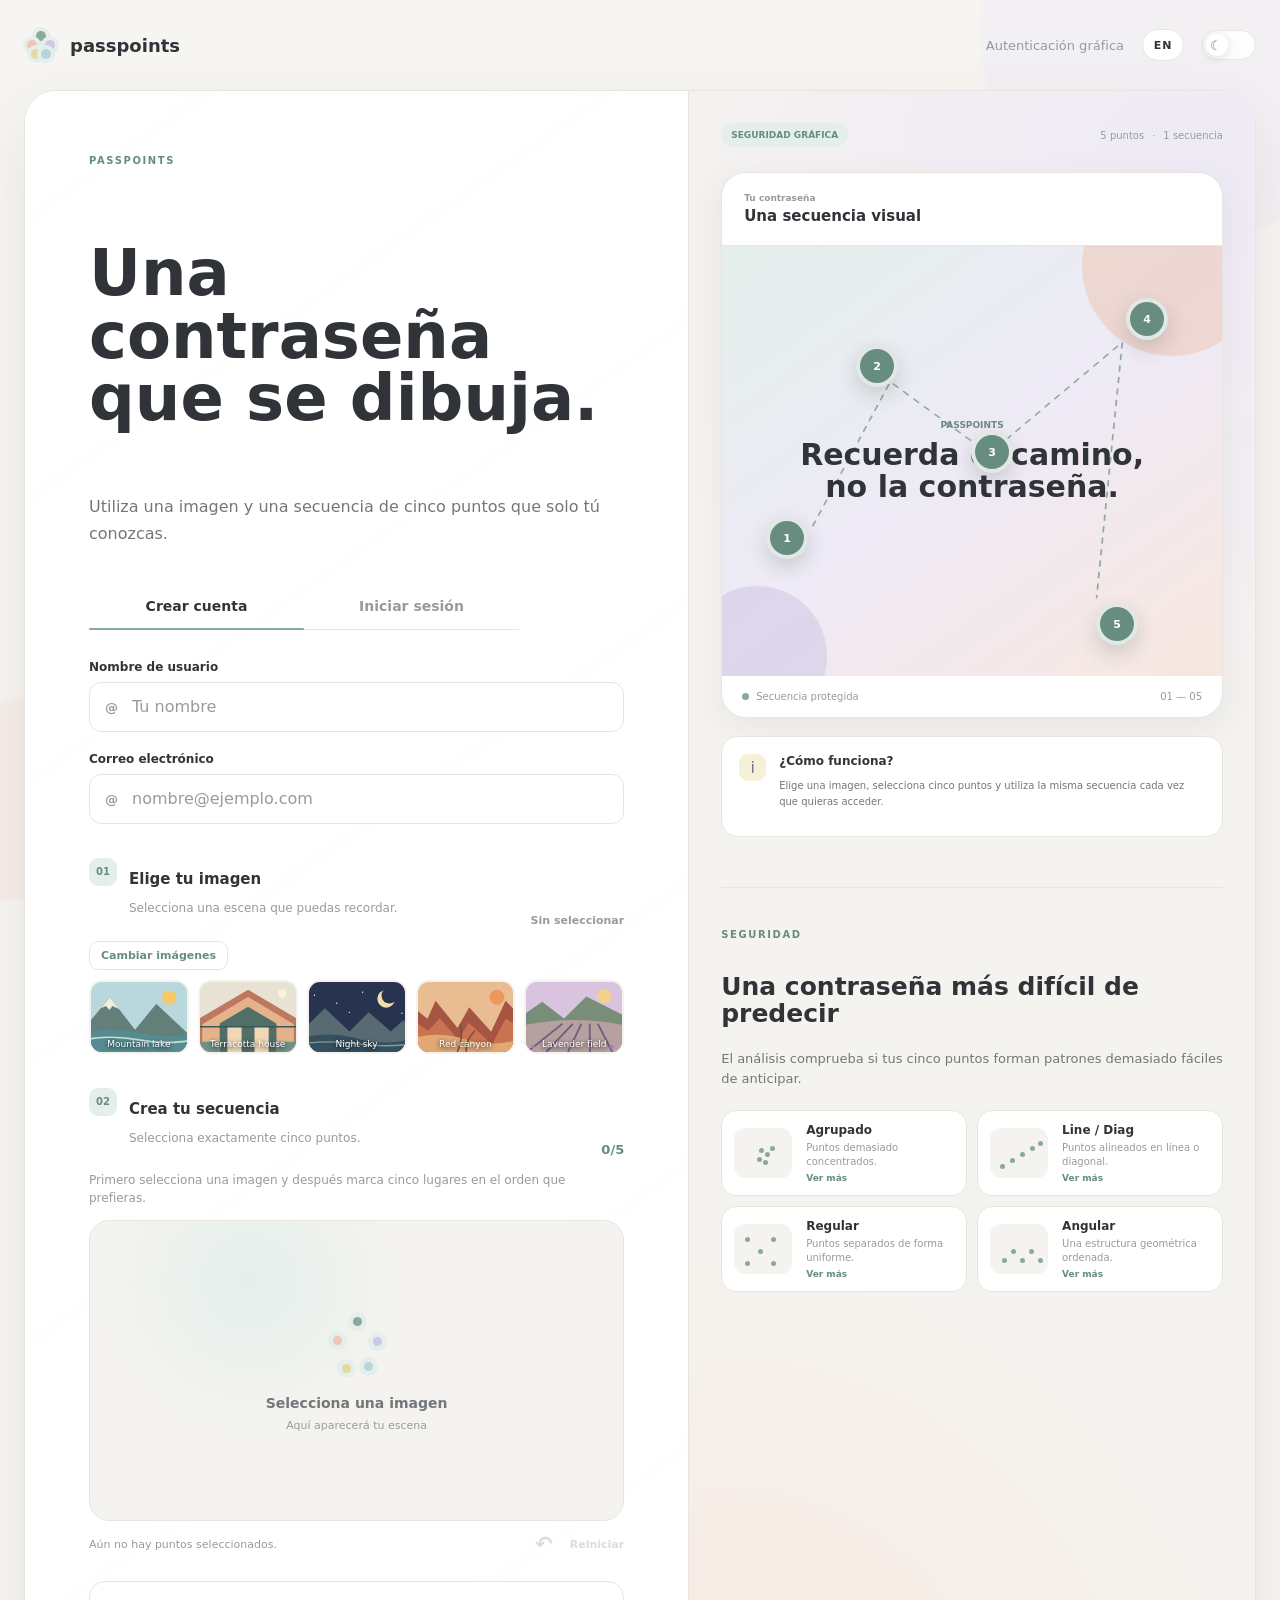
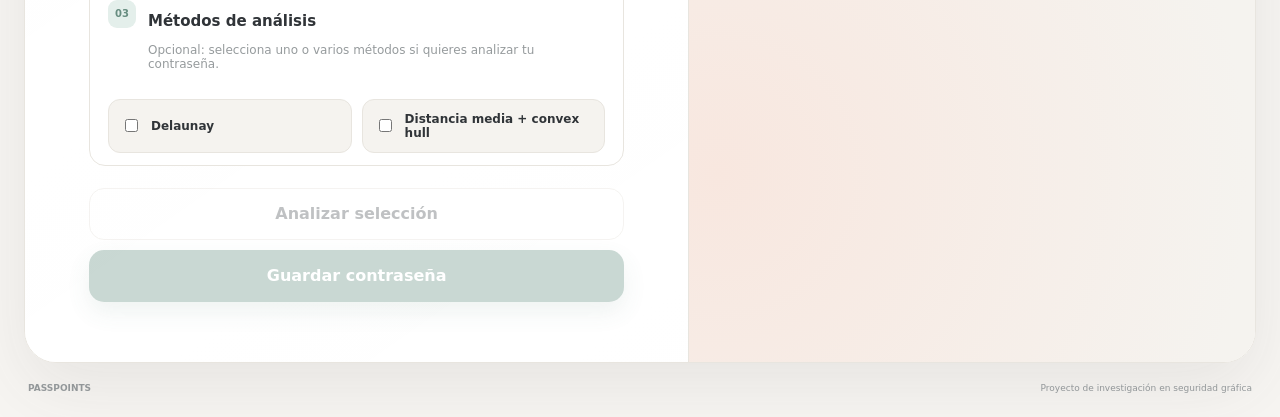
==== commit 75837992: "otros" ====
--- a/frontend/index.html
+++ b/frontend/index.html
@@ -82,12 +82,12 @@
       </footer>
     </div>
 
-    <script src="js/api.js?v=9"></script>
-    <script src="js/image-selector.js?v=9"></script>
-    <script src="js/point-selector.js?v=9"></script>
-    <script src="js/auth.js?v=9"></script>
-    <script src="js/home.js?v=9"></script>
-    <script src="js/account.js?v=9"></script>
-    <script src="js/app.js?v=9"></script>
+    <script src="js/api.js?v=10"></script>
+    <script src="js/image-selector.js?v=10"></script>
+    <script src="js/point-selector.js?v=10"></script>
+    <script src="js/auth.js?v=10"></script>
+    <script src="js/home.js?v=10"></script>
+    <script src="js/account.js?v=10"></script>
+    <script src="js/app.js?v=10"></script>
   </body>
 </html>
--- a/frontend/css/auth.css
+++ b/frontend/css/auth.css
@@ -168,6 +168,27 @@
   margin: 0 0 13px;
   line-height: 1.5;
 }
+.password-stage-status {
+  margin: 0 0 13px;
+  color: var(--primary-dark);
+  font-size: 12px;
+  font-weight: 750;
+}
+.refresh-images-button {
+  margin: 0 0 10px auto;
+  padding: 7px 11px;
+  border: 1px solid var(--line);
+  border-radius: 9px;
+  background: var(--surface);
+  color: var(--primary-dark);
+  font-size: 11px;
+  font-weight: 700;
+  cursor: pointer;
+}
+.refresh-images-button:disabled {
+  cursor: not-allowed;
+  opacity: 0.55;
+}
 .image-options {
   display: grid;
   grid-template-columns: repeat(5, minmax(0, 1fr));
@@ -209,6 +230,7 @@
 .image-stage {
   position: relative;
   width: 100%;
+  aspect-ratio: 16 / 9;
   min-height: 300px;
   overflow: hidden;
   border: 1px solid var(--line);
@@ -278,9 +300,8 @@
   background: var(--blue);
 }
 .image-frame {
-  position: relative;
-  width: 100%;
-  min-height: 300px;
+  position: absolute;
+  inset: 0;
 }
 .image-frame img {
   display: block;
@@ -300,6 +321,7 @@
   place-items: center;
   width: 26px;
   height: 26px;
+  padding: 0;
   transform: translate(-50%, -50%);
   border: 3px solid #fff;
   border-radius: 50%;
@@ -308,6 +330,13 @@
   font-size: 10px;
   font-weight: 800;
   box-shadow: 0 5px 14px rgba(0, 0, 0, 0.22);
+  pointer-events: auto;
+  touch-action: none;
+  cursor: grab;
+  user-select: none;
+}
+.point-marker:active {
+  cursor: grabbing;
 }
 .point-actions {
   display: flex;
@@ -316,11 +345,17 @@
   gap: 16px;
   margin-top: 10px;
 }
+.point-action-buttons {
+  display: flex;
+  align-items: center;
+  gap: 12px;
+}
 .point-feedback {
   color: var(--text-muted);
   font-size: 11px;
 }
-.reset-button {
+.reset-button,
+.undo-button {
   padding: 5px 0;
   background: transparent;
   color: var(--text-muted);
@@ -328,7 +363,19 @@
   font-weight: 700;
   cursor: pointer;
 }
-.reset-button:disabled {
+.undo-button {
+  display: grid;
+  place-items: center;
+  width: 28px;
+  height: 28px;
+  padding: 0;
+}
+.undo-button span {
+  font-size: 21px;
+  line-height: 1;
+}
+.reset-button:disabled,
+.undo-button:disabled {
   opacity: 0.35;
   cursor: not-allowed;
 }
@@ -415,6 +462,17 @@
   background: var(--primary);
   color: #fff;
   box-shadow: 0 10px 25px rgba(111, 148, 136, 0.25);
+}
+.restart-password-button {
+  width: 100%;
+  min-height: 44px;
+  margin-top: 10px;
+  border: 1px solid var(--line);
+  border-radius: 12px;
+  background: var(--surface-solid);
+  color: var(--primary-dark);
+  font-weight: 700;
+  cursor: pointer;
 }
 .analyze-button:disabled,
 .submit-button:disabled {
@@ -950,6 +1008,62 @@
   font-size: 11px;
   line-height: 1.5;
 }
+.confirmation-modal {
+  position: fixed;
+  inset: 0;
+  z-index: 1001;
+  display: flex;
+  align-items: center;
+  justify-content: center;
+  padding: 20px;
+  opacity: 0;
+  visibility: hidden;
+  pointer-events: none;
+  transition:
+    opacity 0.25s ease,
+    visibility 0.25s ease;
+}
+.confirmation-modal.is-open {
+  opacity: 1;
+  visibility: visible;
+  pointer-events: auto;
+}
+.confirmation-modal-backdrop {
+  position: absolute;
+  inset: 0;
+  background: rgba(25, 28, 28, 0.4);
+  backdrop-filter: blur(8px);
+}
+.confirmation-modal-card {
+  position: relative;
+  z-index: 1;
+  width: min(420px, 100%);
+  padding: 30px;
+  border: 1px solid var(--line);
+  border-radius: 24px;
+  background: var(--surface-solid);
+  box-shadow: var(--shadow);
+}
+.confirmation-modal-card h2 {
+  color: var(--text);
+  font-size: 25px;
+}
+.confirmation-modal-card p {
+  margin-top: 12px;
+  color: var(--text-soft);
+  font-size: 13px;
+  line-height: 1.65;
+}
+.confirmation-modal-button {
+  margin-top: 20px;
+  padding: 11px 18px;
+  border-radius: 999px;
+  background: var(--primary);
+  color: #fff;
+  font-size: 12px;
+  font-weight: 700;
+  cursor: pointer;
+}
 @media (max-width: 1120px) {
   .auth-layout {
     grid-template-columns: 1fr;
@@ -981,8 +1095,7 @@
   .image-options {
     grid-template-columns: repeat(3, minmax(0, 1fr));
   }
-  .image-stage,
-  .image-frame {
+  .image-stage {
     min-height: 260px;
   }
   .pattern-grid {
--- a/frontend/css/home.css
+++ b/frontend/css/home.css
@@ -125,6 +125,154 @@
   font-weight: 800;
   box-shadow: 0 4px 12px rgba(0, 0, 0, 0.2);
 }
+.repetition-panel {
+  margin-top: 24px;
+  padding: 26px;
+  border: 1px solid var(--line);
+  border-radius: var(--radius-lg);
+  background: var(--surface);
+  box-shadow: var(--shadow-soft);
+}
+.repetition-panel .feed-heading {
+  margin-bottom: 18px;
+}
+.repetition-panel .feed-heading h2 {
+  margin-top: 2px;
+}
+.repetition-panel .feed-heading p {
+  max-width: 690px;
+  margin-top: 8px;
+  color: var(--text-soft);
+  font-size: 12px;
+  line-height: 1.55;
+}
+.repetition-history-status {
+  padding: 16px;
+  border-radius: var(--radius-sm);
+  background: var(--surface-soft);
+  color: var(--text-soft);
+  font-size: 12px;
+  line-height: 1.6;
+}
+.repetition-stats {
+  display: grid;
+  grid-template-columns: repeat(3, minmax(0, 1fr));
+  gap: 12px;
+  margin-bottom: 18px;
+}
+.repetition-stat {
+  display: flex;
+  flex-direction: column;
+  gap: 7px;
+  padding: 15px;
+  border: 1px solid var(--line);
+  border-radius: var(--radius-sm);
+  background: var(--surface-solid);
+}
+.repetition-stat span {
+  color: var(--text-muted);
+  font-size: 10px;
+}
+.repetition-stat strong {
+  color: var(--text);
+  font-size: 23px;
+}
+.repetition-chart-scroll {
+  overflow-x: auto;
+  padding: 8px 0;
+  border: 1px solid var(--line);
+  border-radius: var(--radius-sm);
+  background: var(--surface-solid);
+}
+.repetition-chart {
+  display: block;
+  width: 100%;
+  min-width: 640px;
+  height: 260px;
+}
+.chart-grid-line {
+  stroke: var(--line);
+  stroke-width: 1;
+}
+.chart-goal-line {
+  stroke: var(--primary-dark);
+  stroke-width: 2;
+  stroke-dasharray: 7 6;
+}
+.chart-axis-line {
+  stroke: var(--text-muted);
+  stroke-width: 1;
+}
+.chart-streak-line {
+  fill: none;
+  stroke: var(--primary);
+  stroke-width: 3;
+  stroke-linecap: round;
+  stroke-linejoin: round;
+}
+.chart-point-correct {
+  fill: var(--primary-dark);
+  stroke: var(--surface-solid);
+  stroke-width: 2;
+}
+.chart-point-failure {
+  fill: var(--danger);
+  stroke: var(--surface-solid);
+  stroke-width: 2;
+}
+.chart-axis-label {
+  fill: var(--text-muted);
+  font-size: 11px;
+}
+.chart-axis-title {
+  fill: var(--text-soft);
+  font-size: 11px;
+  font-weight: 700;
+}
+.repetition-legend {
+  display: flex;
+  flex-wrap: wrap;
+  gap: 16px;
+  margin: 12px 2px 18px;
+}
+.repetition-legend > span {
+  display: inline-flex;
+  align-items: center;
+  gap: 7px;
+  color: var(--text-soft);
+  font-size: 10px;
+}
+.repetition-legend i {
+  width: 9px;
+  height: 9px;
+  display: inline-block;
+  border-radius: 50%;
+}
+.repetition-legend .legend-correct {
+  background: var(--primary-dark);
+}
+.repetition-legend .legend-failure {
+  background: var(--danger);
+}
+.repetition-legend .legend-goal {
+  width: 18px;
+  height: 0;
+  border-top: 2px dashed var(--primary-dark);
+  border-radius: 0;
+}
+.repetition-conclusion {
+  padding: 17px 19px;
+  border-radius: var(--radius-sm);
+  background: var(--primary-soft);
+}
+.repetition-conclusion .small-label {
+  margin-bottom: 5px;
+}
+.repetition-conclusion p {
+  color: var(--text);
+  font-size: 12px;
+  line-height: 1.65;
+}
 .education-feed,
 .resource-section {
   margin-top: 36px;
@@ -339,6 +487,12 @@
   .project-info {
     grid-column: auto;
   }
+  .repetition-panel {
+    padding: 19px;
+  }
+  .repetition-stats {
+    grid-template-columns: 1fr;
+  }
   .education-article {
     padding: 18px;
   }
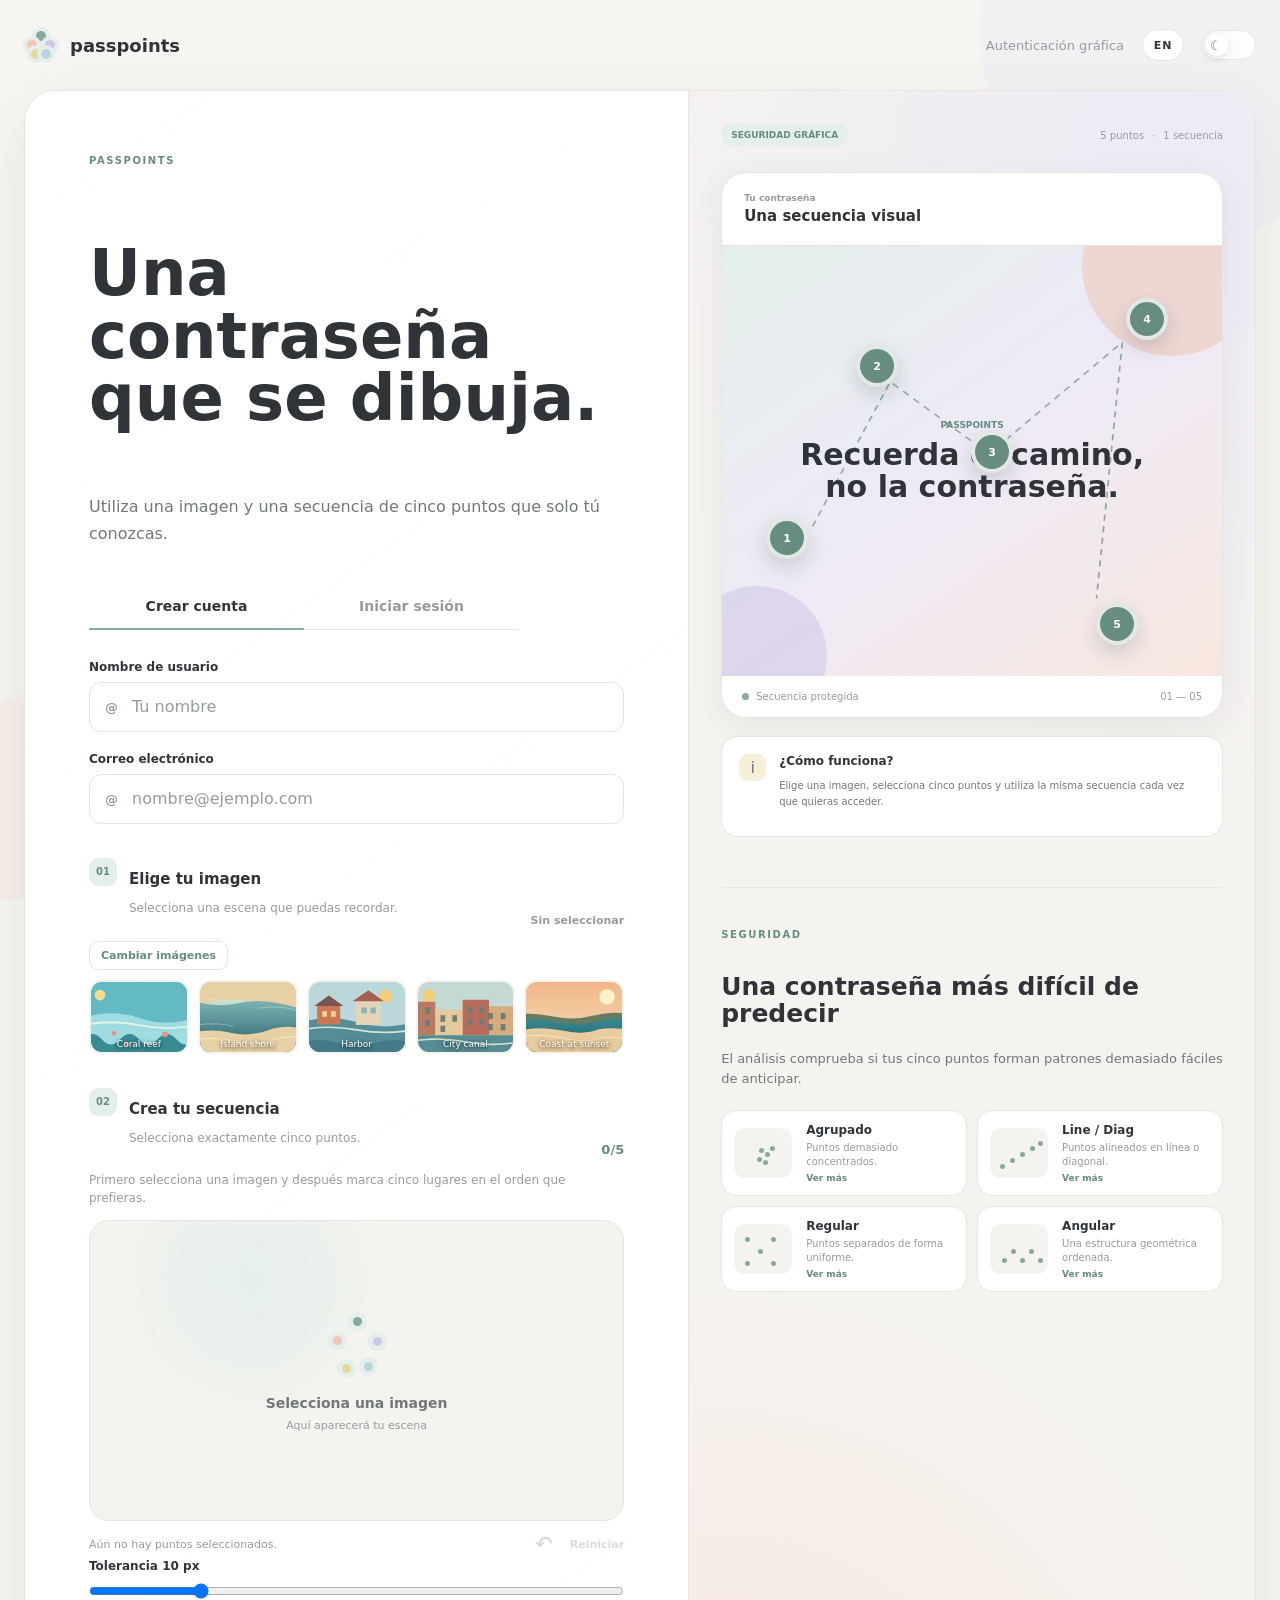
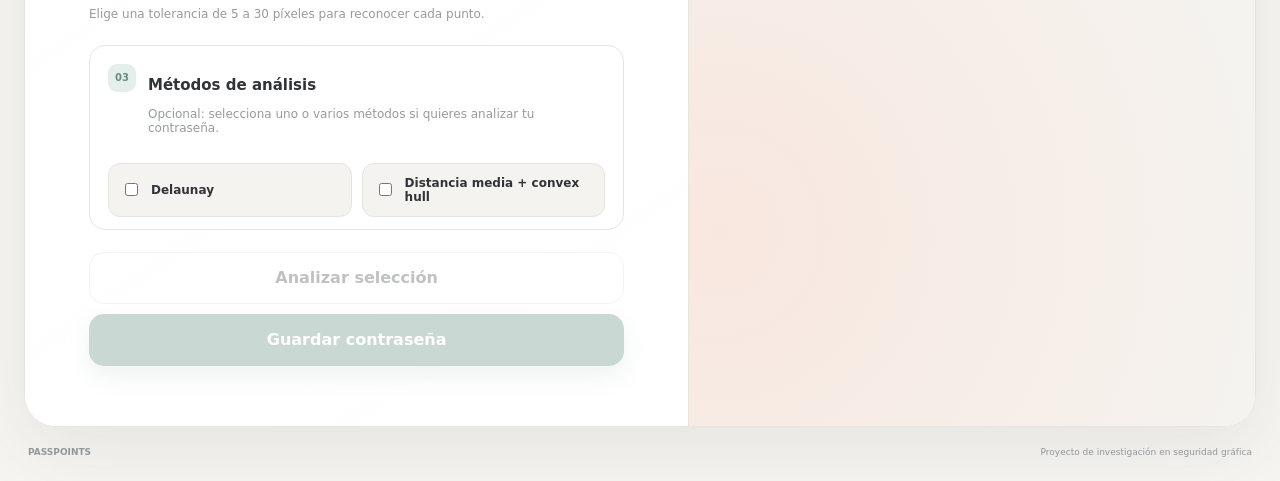
==== commit c29bc2ca: "feat: use coordinate-based Passpoints tolerance Co-authored-by: Copilot <223556219+Copilot@users.nor" ====
--- a/frontend/index.html
+++ b/frontend/index.html
@@ -10,7 +10,7 @@
     />
     <title>Passpoints | Secure graphical authentication</title>
     <link rel="stylesheet" href="css/style.css" />
-    <link rel="stylesheet" href="css/auth.css" />
+    <link rel="stylesheet" href="css/auth.css?v=11" />
     <link rel="stylesheet" href="css/home.css" />
     <link rel="stylesheet" href="css/account.css" />
   </head>
@@ -82,12 +82,12 @@
       </footer>
     </div>
 
-    <script src="js/api.js?v=10"></script>
+    <script src="js/api.js?v=11"></script>
     <script src="js/image-selector.js?v=10"></script>
-    <script src="js/point-selector.js?v=10"></script>
-    <script src="js/auth.js?v=10"></script>
+    <script src="js/point-selector.js?v=11"></script>
+    <script src="js/auth.js?v=11"></script>
     <script src="js/home.js?v=10"></script>
     <script src="js/account.js?v=10"></script>
-    <script src="js/app.js?v=10"></script>
+    <script src="js/app.js?v=12"></script>
   </body>
 </html>
--- a/frontend/css/auth.css
+++ b/frontend/css/auth.css
@@ -79,6 +79,11 @@
 }
 .form-group {
   margin-bottom: 20px;
+}
+.tolerance-control input[type="range"] {
+  display: block;
+  width: 100%;
+  margin: 10px 0 6px;
 }
 .form-label {
   display: block;
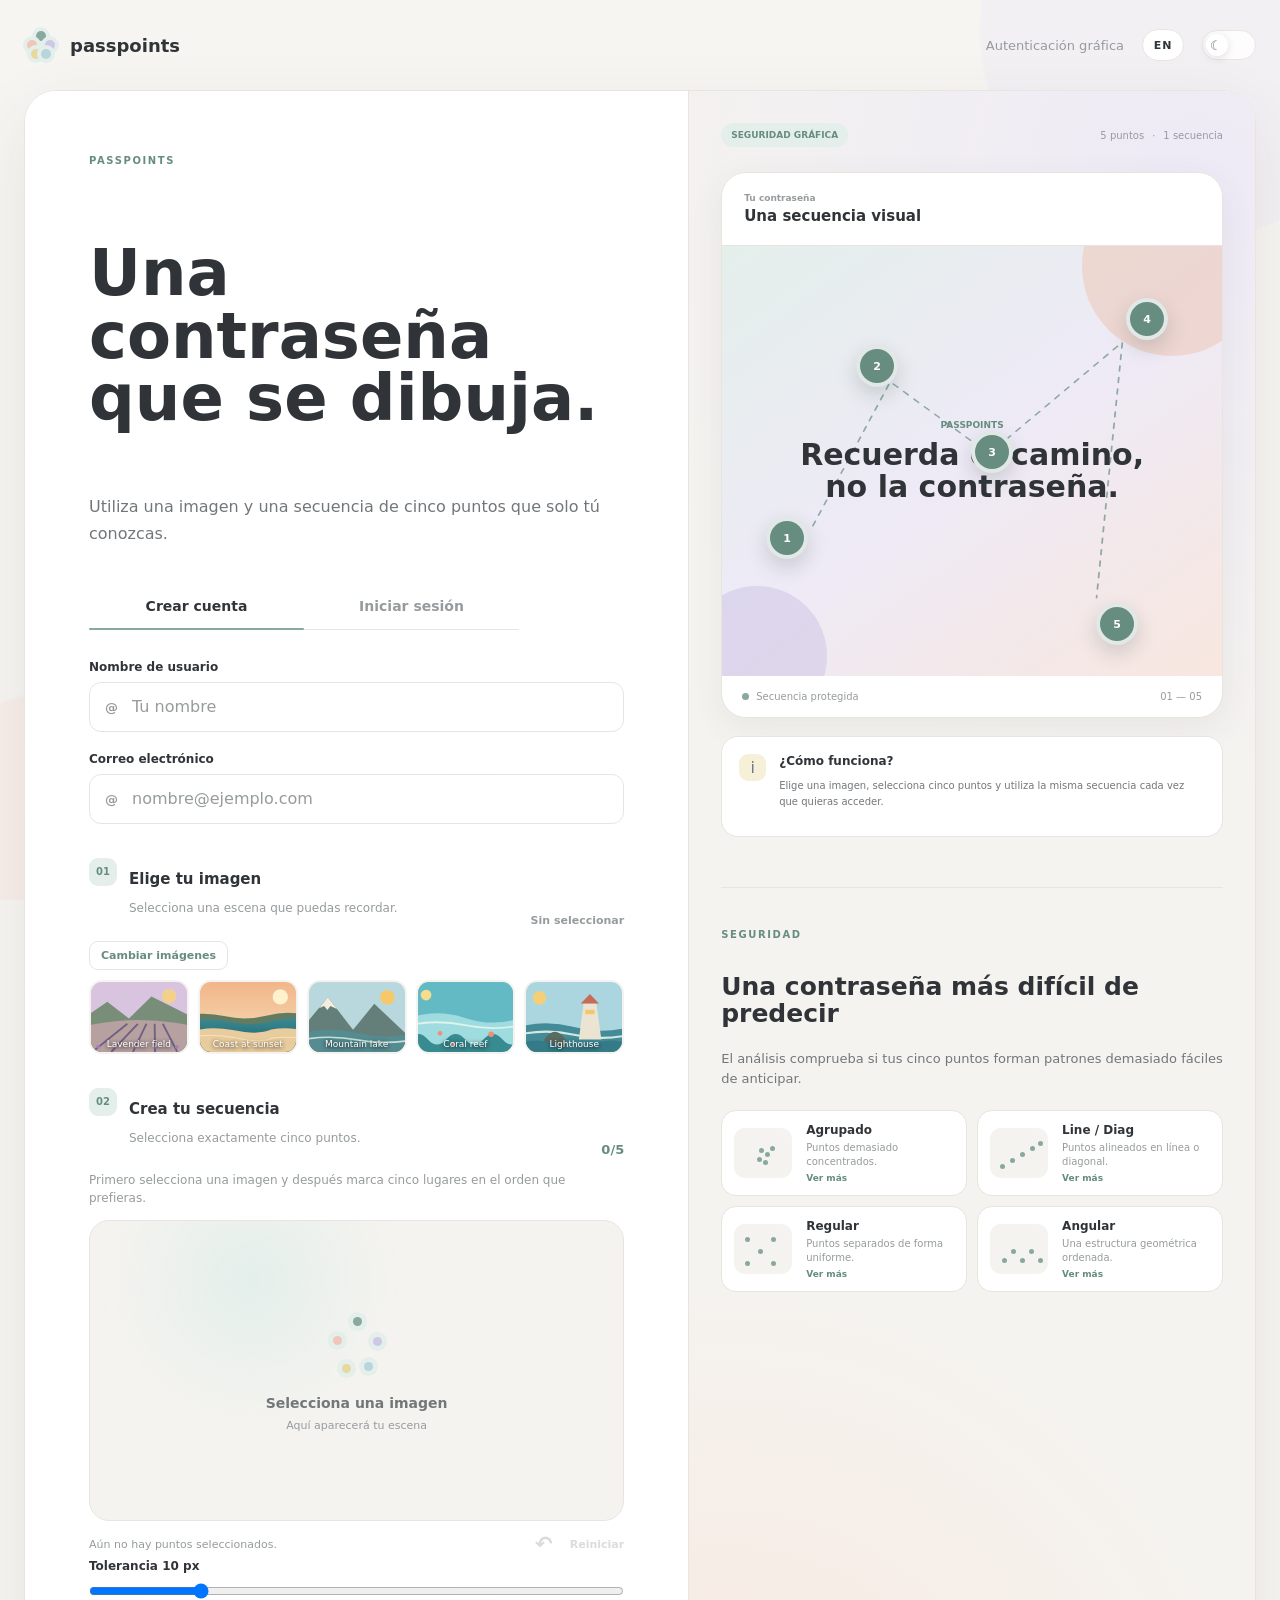
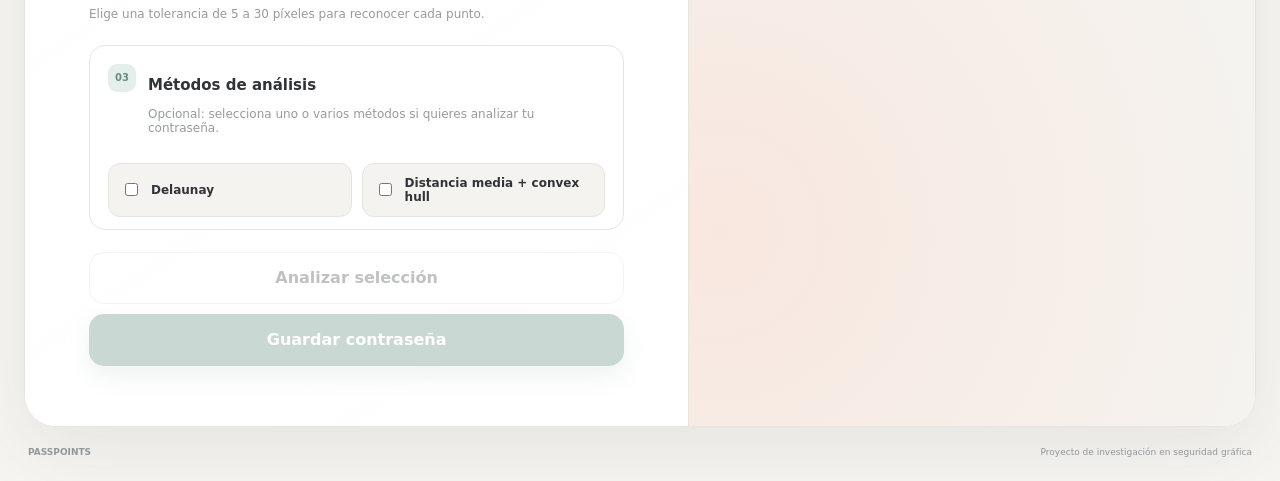
==== commit ab08e05f: "feat: improve pattern detection feedback Co-authored-by: Copilot <223556219+Copilot@users.noreply.gi" ====
--- a/frontend/index.html
+++ b/frontend/index.html
@@ -10,7 +10,7 @@
     />
     <title>Passpoints | Secure graphical authentication</title>
     <link rel="stylesheet" href="css/style.css" />
-    <link rel="stylesheet" href="css/auth.css?v=11" />
+    <link rel="stylesheet" href="css/auth.css?v=12" />
     <link rel="stylesheet" href="css/home.css" />
     <link rel="stylesheet" href="css/account.css" />
   </head>
@@ -83,11 +83,11 @@
     </div>
 
     <script src="js/api.js?v=11"></script>
-    <script src="js/image-selector.js?v=10"></script>
-    <script src="js/point-selector.js?v=11"></script>
-    <script src="js/auth.js?v=11"></script>
+    <script src="js/image-selector.js?v=11"></script>
+    <script src="js/point-selector.js?v=12"></script>
+    <script src="js/auth.js?v=12"></script>
     <script src="js/home.js?v=10"></script>
     <script src="js/account.js?v=10"></script>
-    <script src="js/app.js?v=12"></script>
+    <script src="js/app.js?v=13"></script>
   </body>
 </html>
--- a/frontend/css/auth.css
+++ b/frontend/css/auth.css
@@ -116,6 +116,27 @@
 }
 .input-wrapper input::placeholder {
   color: var(--text-muted);
+}
+.analysis-feedback-summary {
+  margin: 0;
+  font-weight: 700;
+}
+.analysis-pattern-list {
+  display: grid;
+  gap: 12px;
+  margin: 12px 0 0;
+  padding-left: 20px;
+}
+.analysis-pattern-list li p {
+  margin: 4px 0 0;
+}
+.analysis-pattern-recommendation {
+  font-weight: 650;
+}
+.analysis-pattern-list li small {
+  display: block;
+  margin-top: 5px;
+  opacity: 0.8;
 }
 .input-wrapper input:focus {
   border-color: var(--primary);
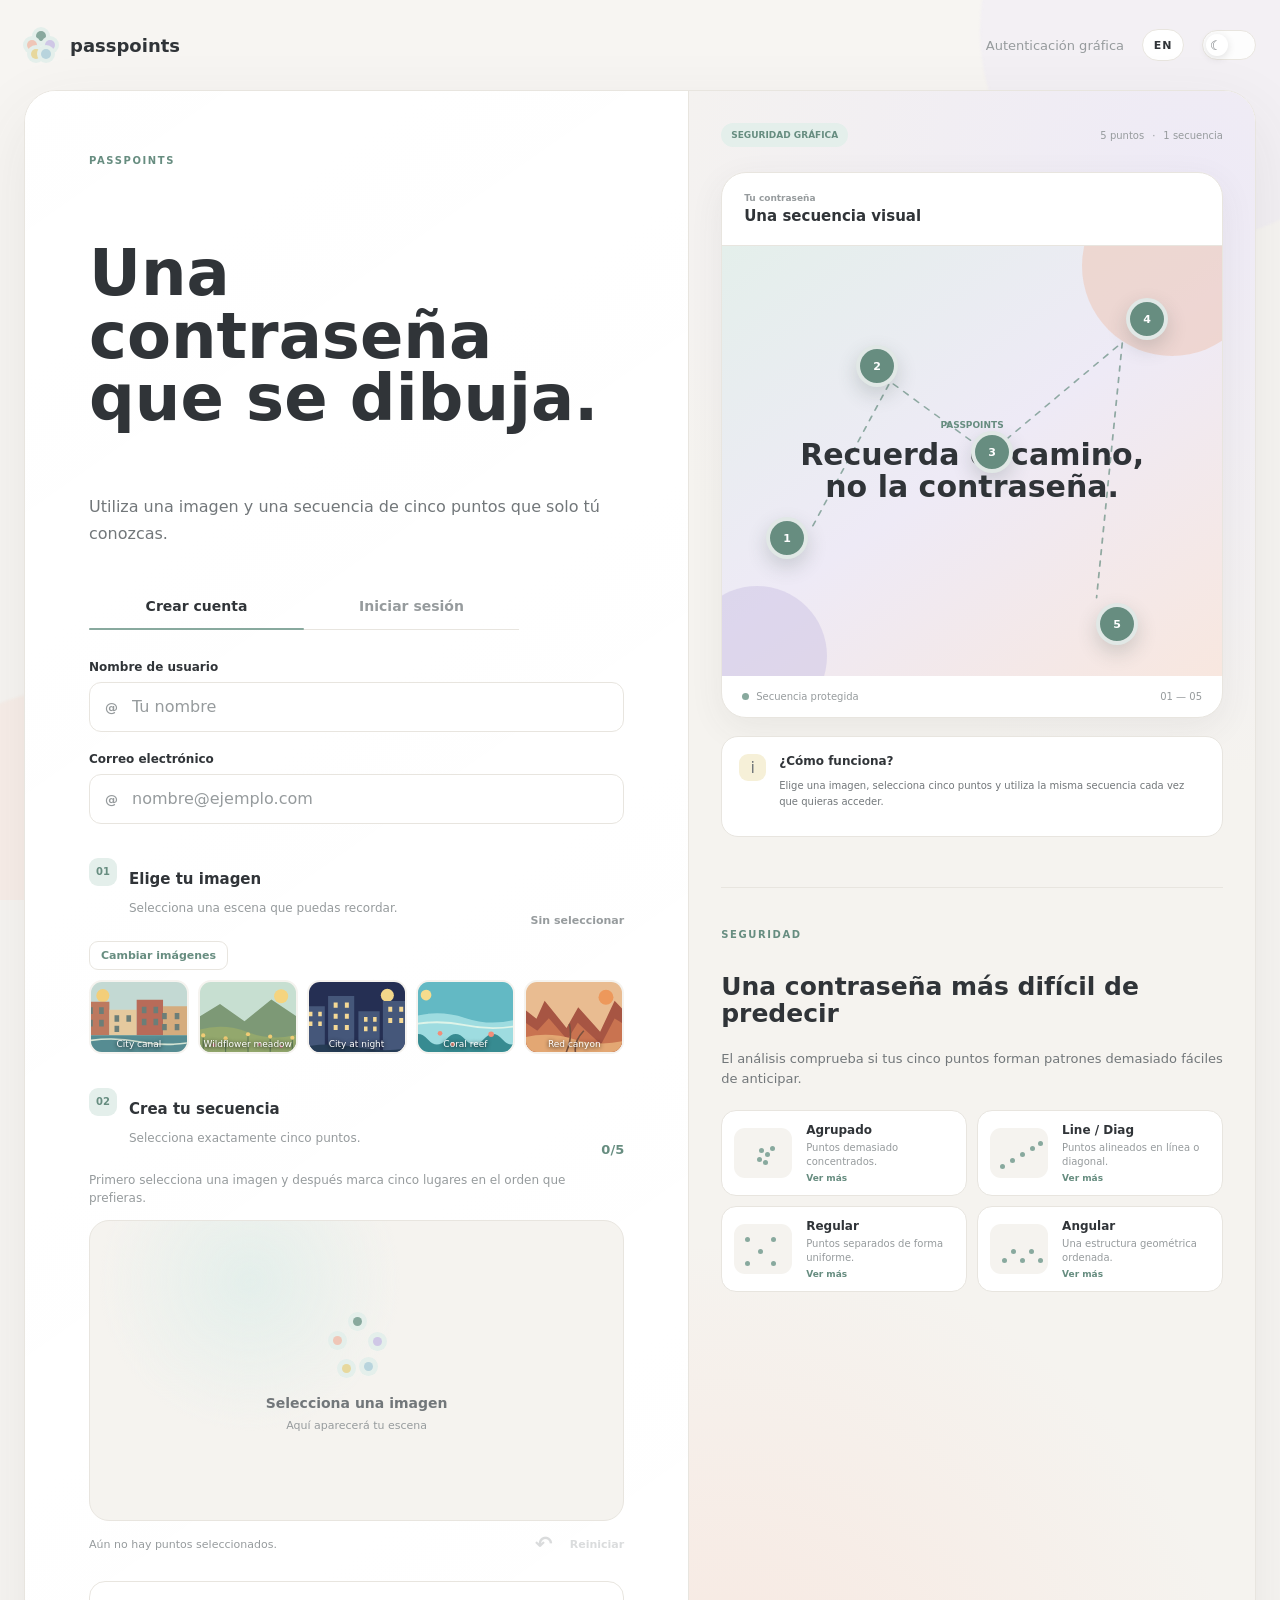
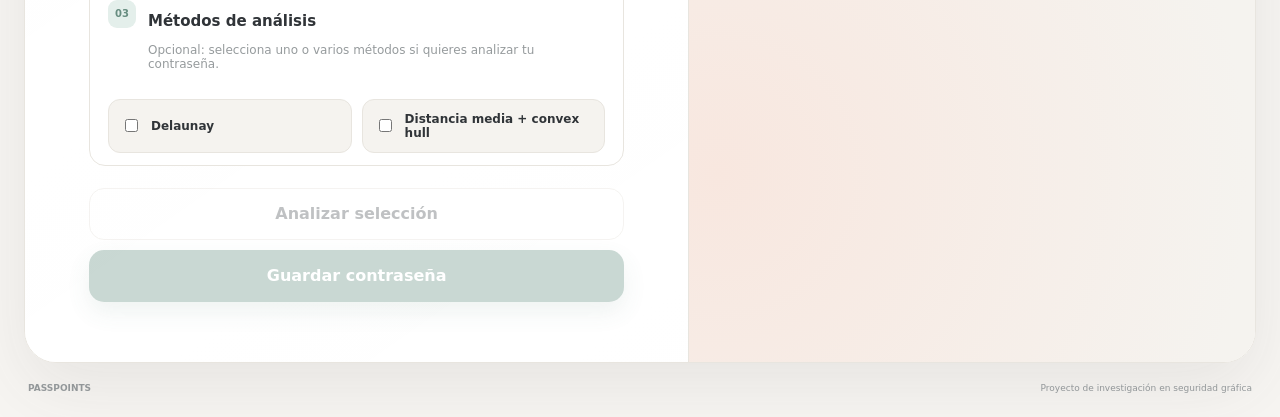
==== commit 685fa616: "feat: adapt Passpoints tolerance from repetitions" ====
--- a/frontend/index.html
+++ b/frontend/index.html
@@ -10,7 +10,7 @@
     />
     <title>Passpoints | Secure graphical authentication</title>
     <link rel="stylesheet" href="css/style.css" />
-    <link rel="stylesheet" href="css/auth.css?v=12" />
+    <link rel="stylesheet" href="css/auth.css?v=10" />
     <link rel="stylesheet" href="css/home.css" />
     <link rel="stylesheet" href="css/account.css" />
   </head>
@@ -78,16 +78,18 @@
 
       <footer class="site-footer">
         <span>PASSPOINTS</span>
-        <span data-i18n="footerSubtitle">Project for secure graphical authentication</span>
+        <span data-i18n="footerSubtitle"
+          >Project for secure graphical authentication</span
+        >
       </footer>
     </div>
 
-    <script src="js/api.js?v=11"></script>
-    <script src="js/image-selector.js?v=11"></script>
-    <script src="js/point-selector.js?v=12"></script>
-    <script src="js/auth.js?v=12"></script>
-    <script src="js/home.js?v=10"></script>
-    <script src="js/account.js?v=10"></script>
-    <script src="js/app.js?v=13"></script>
+    <script src="js/api.js?v=10"></script>
+    <script src="js/image-selector.js?v=9"></script>
+    <script src="js/point-selector.js?v=10"></script>
+    <script src="js/auth.js?v=10"></script>
+    <script src="js/home.js?v=9"></script>
+    <script src="js/account.js?v=9"></script>
+    <script src="js/app.js?v=10"></script>
   </body>
 </html>
--- a/frontend/css/auth.css
+++ b/frontend/css/auth.css
@@ -80,11 +80,6 @@
 .form-group {
   margin-bottom: 20px;
 }
-.tolerance-control input[type="range"] {
-  display: block;
-  width: 100%;
-  margin: 10px 0 6px;
-}
 .form-label {
   display: block;
   margin-bottom: 8px;
@@ -116,27 +111,6 @@
 }
 .input-wrapper input::placeholder {
   color: var(--text-muted);
-}
-.analysis-feedback-summary {
-  margin: 0;
-  font-weight: 700;
-}
-.analysis-pattern-list {
-  display: grid;
-  gap: 12px;
-  margin: 12px 0 0;
-  padding-left: 20px;
-}
-.analysis-pattern-list li p {
-  margin: 4px 0 0;
-}
-.analysis-pattern-recommendation {
-  font-weight: 650;
-}
-.analysis-pattern-list li small {
-  display: block;
-  margin-top: 5px;
-  opacity: 0.8;
 }
 .input-wrapper input:focus {
   border-color: var(--primary);
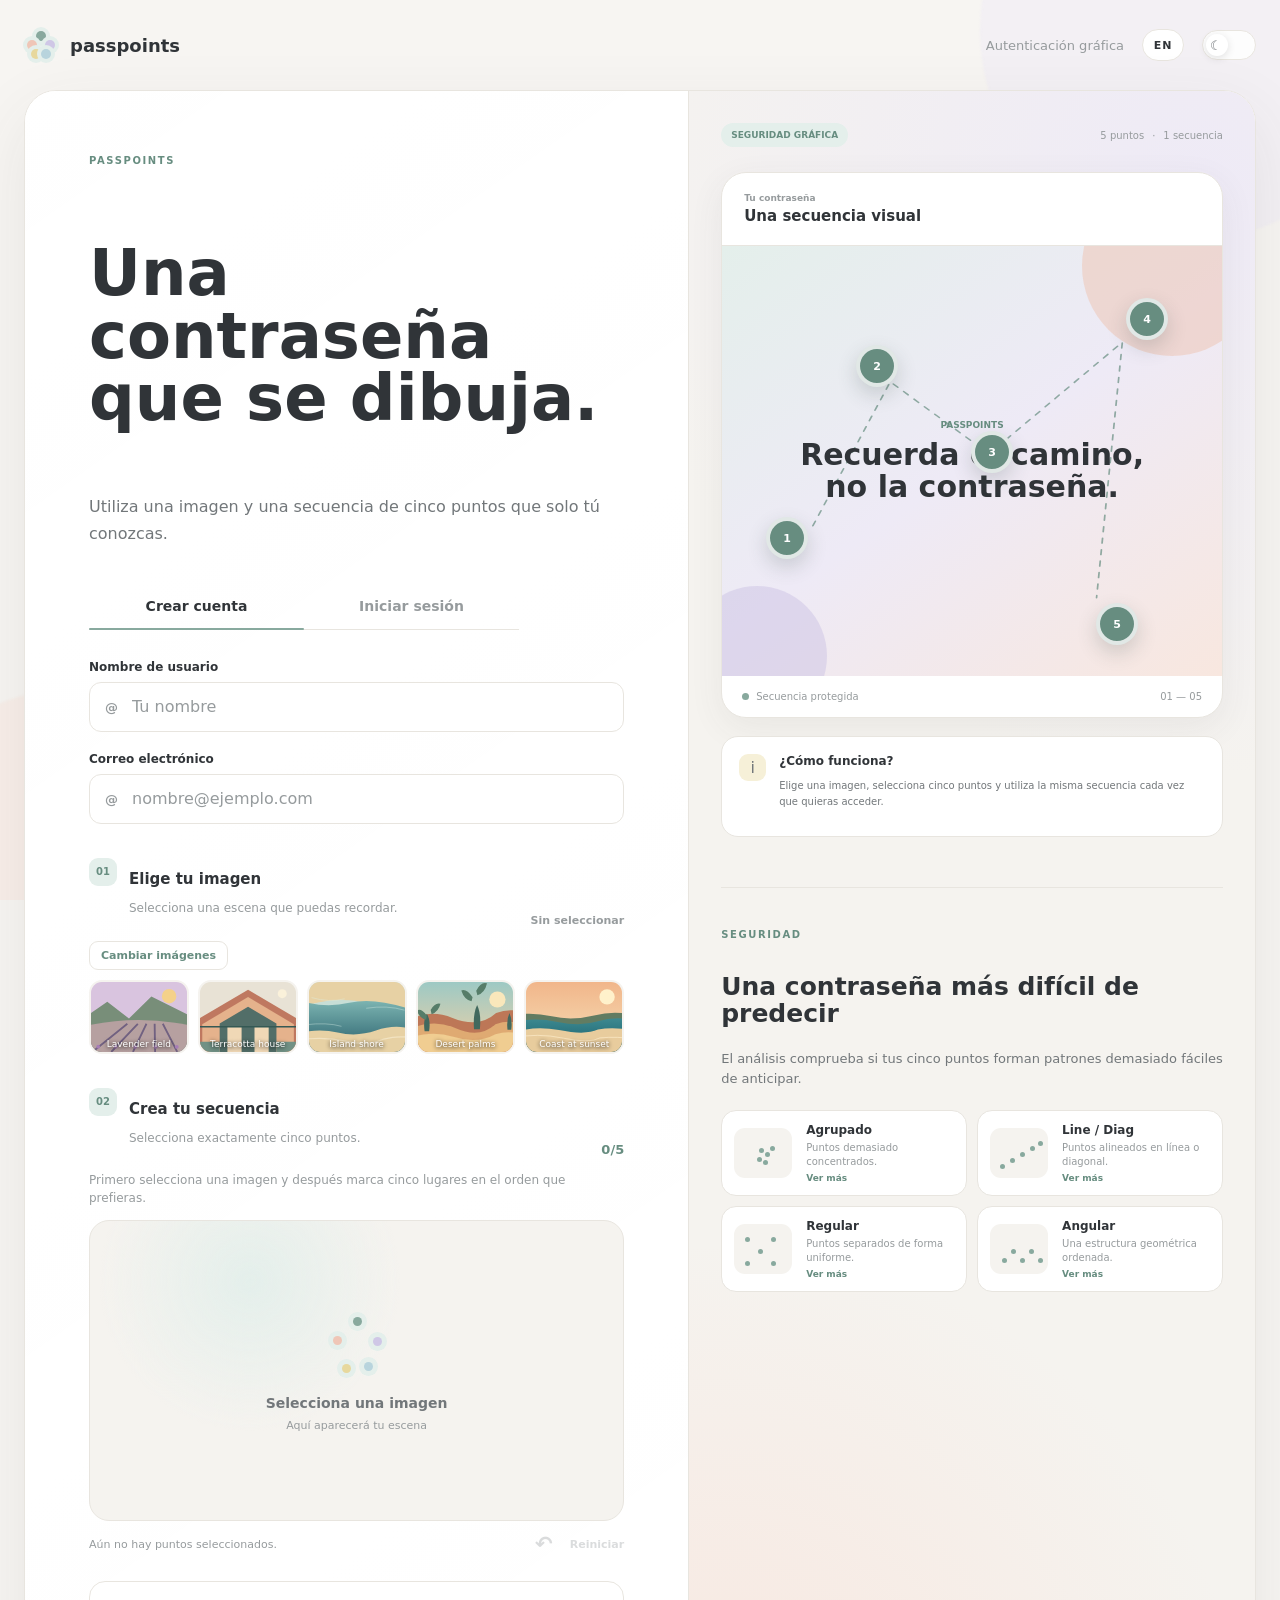
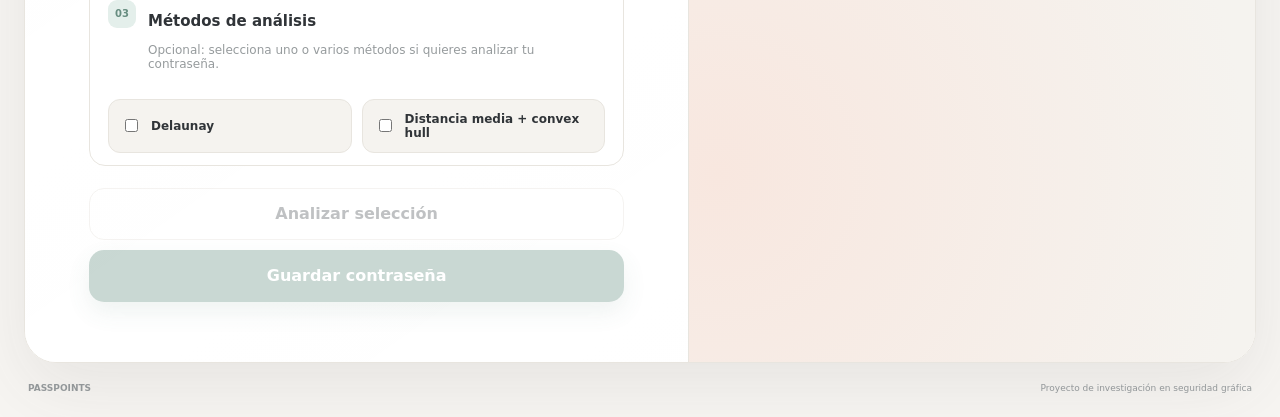
==== commit 41579fe4: "Merge adaptive PassPoints tolerance Co-authored-by: Copilot <223556219+Copilot@users.noreply.github." ====
--- a/frontend/index.html
+++ b/frontend/index.html
@@ -10,7 +10,7 @@
     />
     <title>Passpoints | Secure graphical authentication</title>
     <link rel="stylesheet" href="css/style.css" />
-    <link rel="stylesheet" href="css/auth.css?v=10" />
+    <link rel="stylesheet" href="css/auth.css?v=12" />
     <link rel="stylesheet" href="css/home.css" />
     <link rel="stylesheet" href="css/account.css" />
   </head>
@@ -84,12 +84,12 @@
       </footer>
     </div>
 
-    <script src="js/api.js?v=10"></script>
-    <script src="js/image-selector.js?v=9"></script>
-    <script src="js/point-selector.js?v=10"></script>
-    <script src="js/auth.js?v=10"></script>
-    <script src="js/home.js?v=9"></script>
-    <script src="js/account.js?v=9"></script>
-    <script src="js/app.js?v=10"></script>
+    <script src="js/api.js?v=11"></script>
+    <script src="js/image-selector.js?v=11"></script>
+    <script src="js/point-selector.js?v=12"></script>
+    <script src="js/auth.js?v=12"></script>
+    <script src="js/home.js?v=10"></script>
+    <script src="js/account.js?v=10"></script>
+    <script src="js/app.js?v=13"></script>
   </body>
 </html>
--- a/frontend/css/auth.css
+++ b/frontend/css/auth.css
@@ -111,6 +111,27 @@
 }
 .input-wrapper input::placeholder {
   color: var(--text-muted);
+}
+.analysis-feedback-summary {
+  margin: 0;
+  font-weight: 700;
+}
+.analysis-pattern-list {
+  display: grid;
+  gap: 12px;
+  margin: 12px 0 0;
+  padding-left: 20px;
+}
+.analysis-pattern-list li p {
+  margin: 4px 0 0;
+}
+.analysis-pattern-recommendation {
+  font-weight: 650;
+}
+.analysis-pattern-list li small {
+  display: block;
+  margin-top: 5px;
+  opacity: 0.8;
 }
 .input-wrapper input:focus {
   border-color: var(--primary);
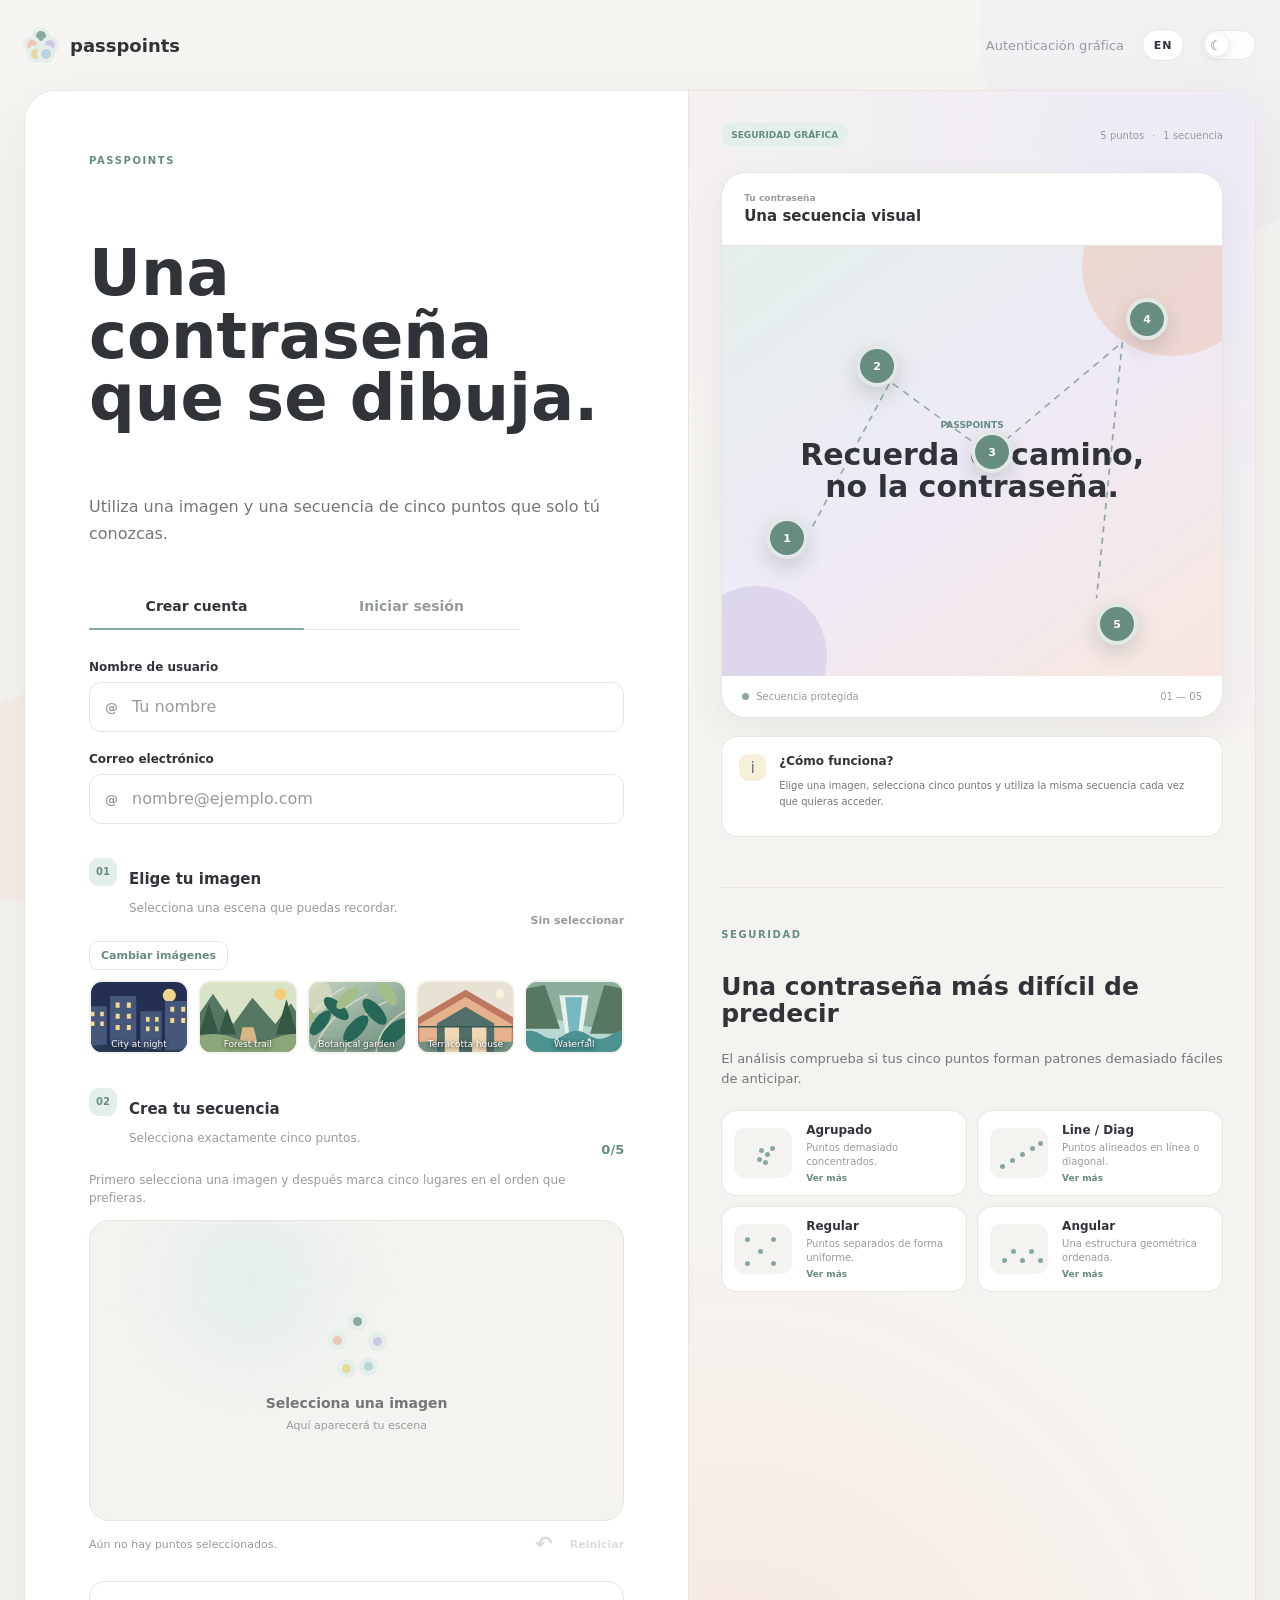
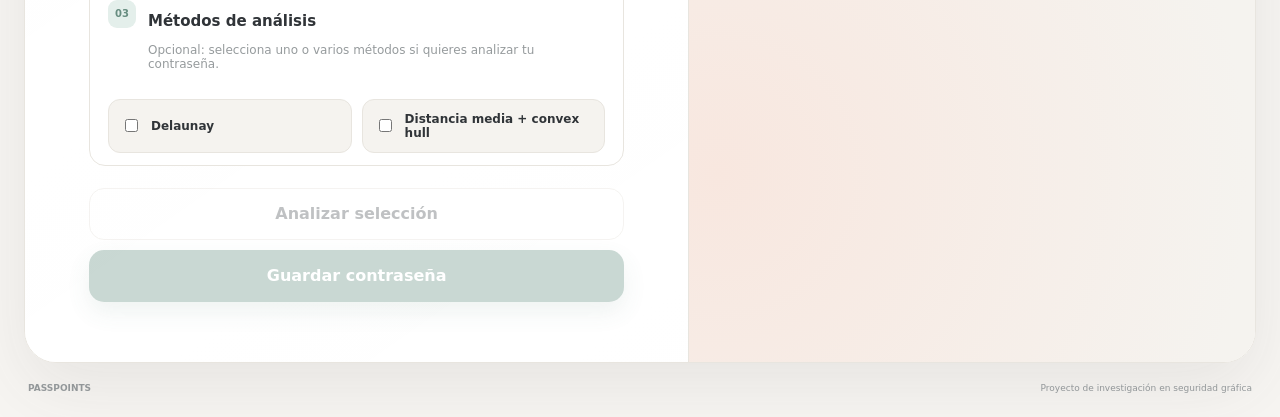
==== commit c471b880: "Merge pull request #47 from Linn46/feature/passpoints-coordinate-tolerance feat: use coordinate-base" ====
--- a/frontend/index.html
+++ b/frontend/index.html
@@ -10,7 +10,7 @@
     />
     <title>Passpoints | Secure graphical authentication</title>
     <link rel="stylesheet" href="css/style.css" />
-    <link rel="stylesheet" href="css/auth.css?v=12" />
+    <link rel="stylesheet" href="css/auth.css?v=10" />
     <link rel="stylesheet" href="css/home.css" />
     <link rel="stylesheet" href="css/account.css" />
   </head>
@@ -84,12 +84,12 @@
       </footer>
     </div>
 
-    <script src="js/api.js?v=11"></script>
-    <script src="js/image-selector.js?v=11"></script>
-    <script src="js/point-selector.js?v=12"></script>
-    <script src="js/auth.js?v=12"></script>
-    <script src="js/home.js?v=10"></script>
-    <script src="js/account.js?v=10"></script>
-    <script src="js/app.js?v=13"></script>
+    <script src="js/api.js?v=10"></script>
+    <script src="js/image-selector.js?v=9"></script>
+    <script src="js/point-selector.js?v=10"></script>
+    <script src="js/auth.js?v=10"></script>
+    <script src="js/home.js?v=9"></script>
+    <script src="js/account.js?v=9"></script>
+    <script src="js/app.js?v=10"></script>
   </body>
 </html>
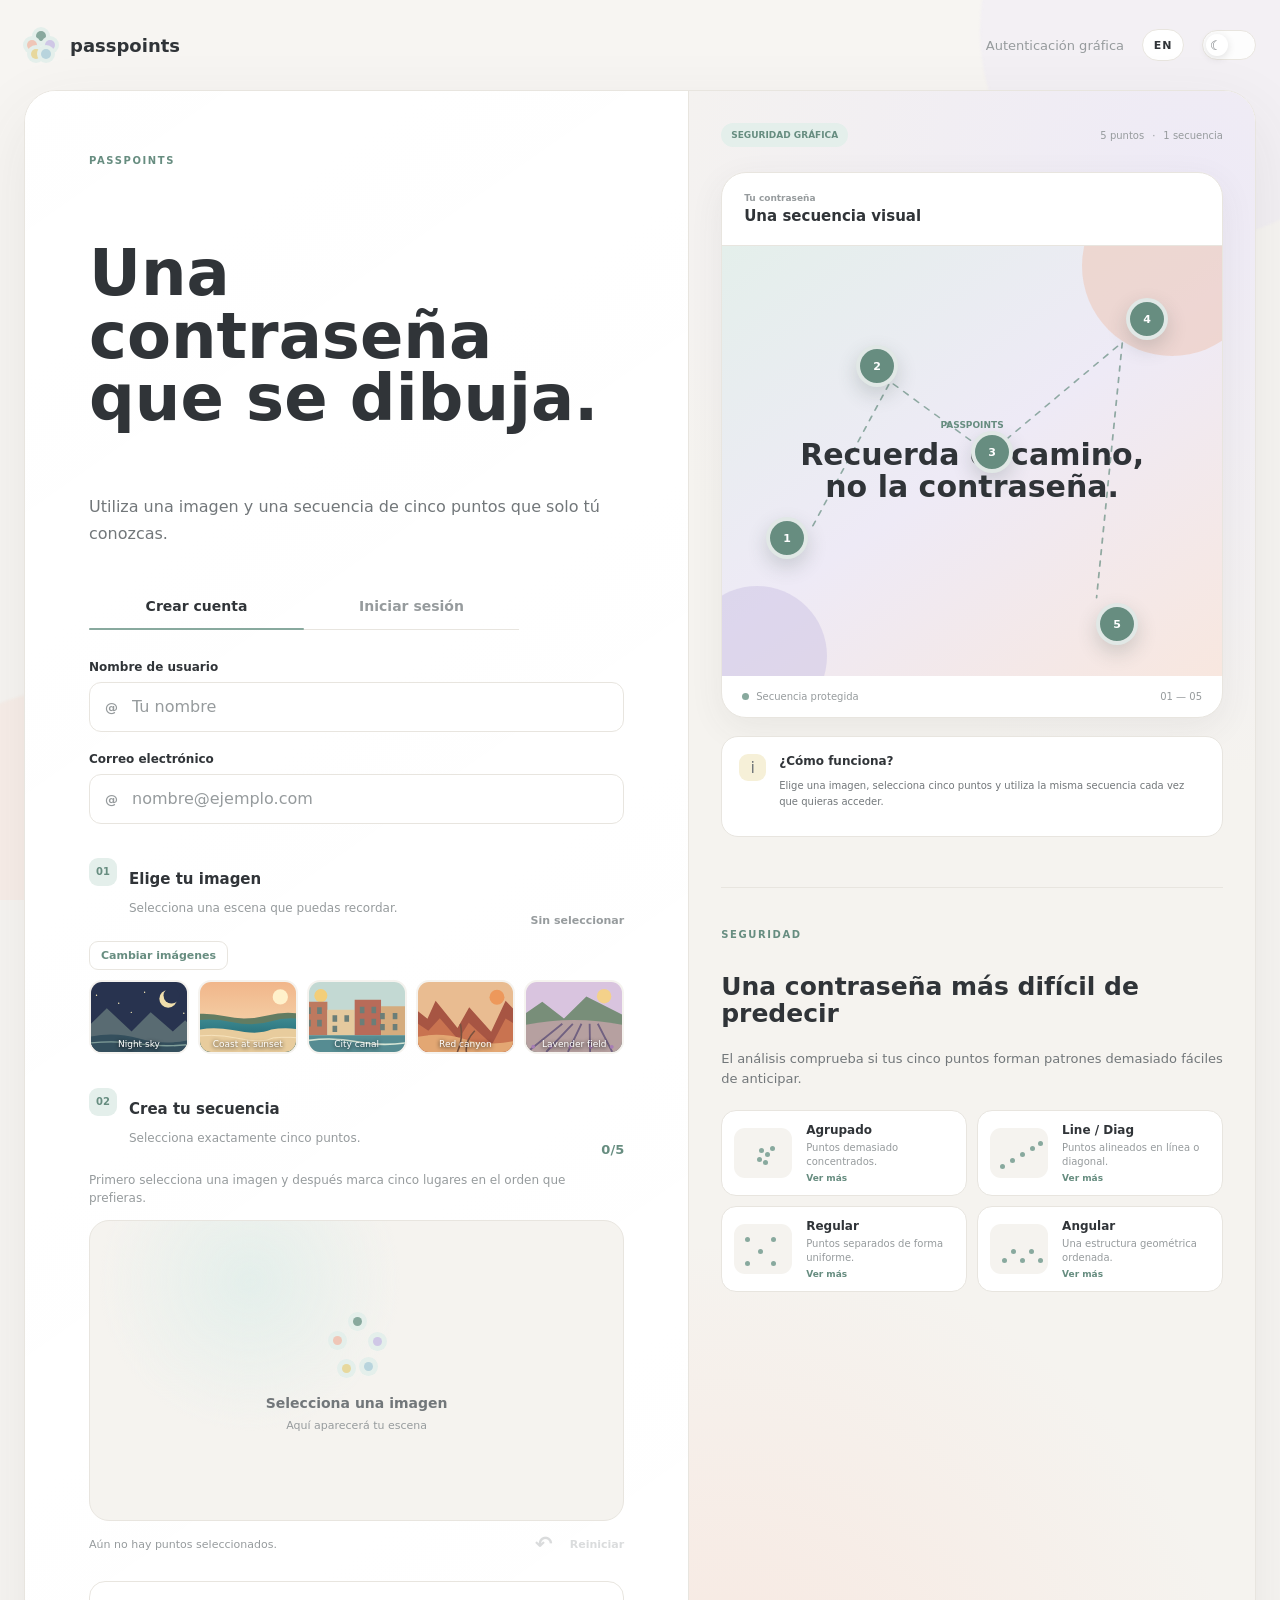
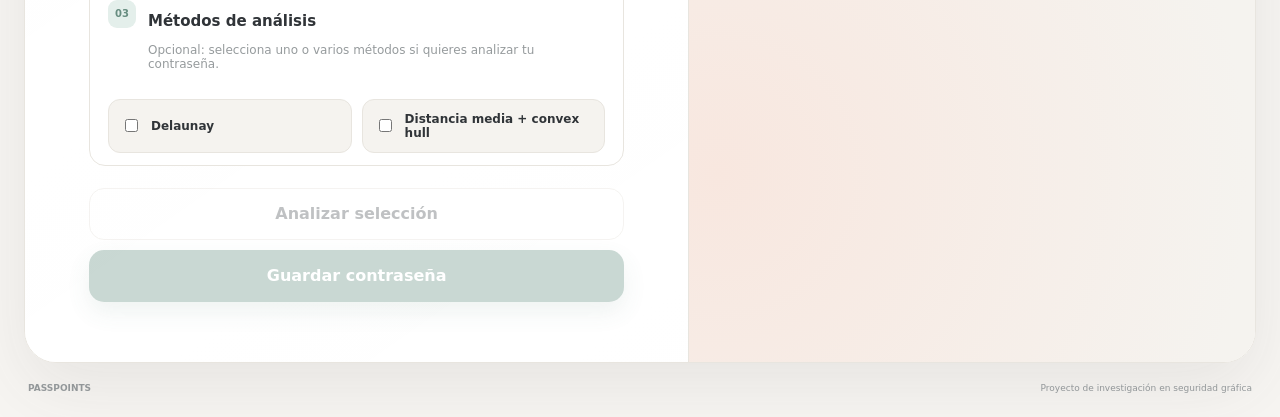
==== commit c40d9222: "Merge pull request #48 from Linn46/feature/pattern-detection-feedback Feature/pattern detection feed" ====
--- a/frontend/index.html
+++ b/frontend/index.html
@@ -10,7 +10,7 @@
     />
     <title>Passpoints | Secure graphical authentication</title>
     <link rel="stylesheet" href="css/style.css" />
-    <link rel="stylesheet" href="css/auth.css?v=10" />
+    <link rel="stylesheet" href="css/auth.css?v=12" />
     <link rel="stylesheet" href="css/home.css" />
     <link rel="stylesheet" href="css/account.css" />
   </head>
@@ -84,12 +84,12 @@
       </footer>
     </div>
 
-    <script src="js/api.js?v=10"></script>
-    <script src="js/image-selector.js?v=9"></script>
-    <script src="js/point-selector.js?v=10"></script>
-    <script src="js/auth.js?v=10"></script>
-    <script src="js/home.js?v=9"></script>
-    <script src="js/account.js?v=9"></script>
-    <script src="js/app.js?v=10"></script>
+    <script src="js/api.js?v=11"></script>
+    <script src="js/image-selector.js?v=11"></script>
+    <script src="js/point-selector.js?v=12"></script>
+    <script src="js/auth.js?v=12"></script>
+    <script src="js/home.js?v=10"></script>
+    <script src="js/account.js?v=10"></script>
+    <script src="js/app.js?v=13"></script>
   </body>
 </html>
